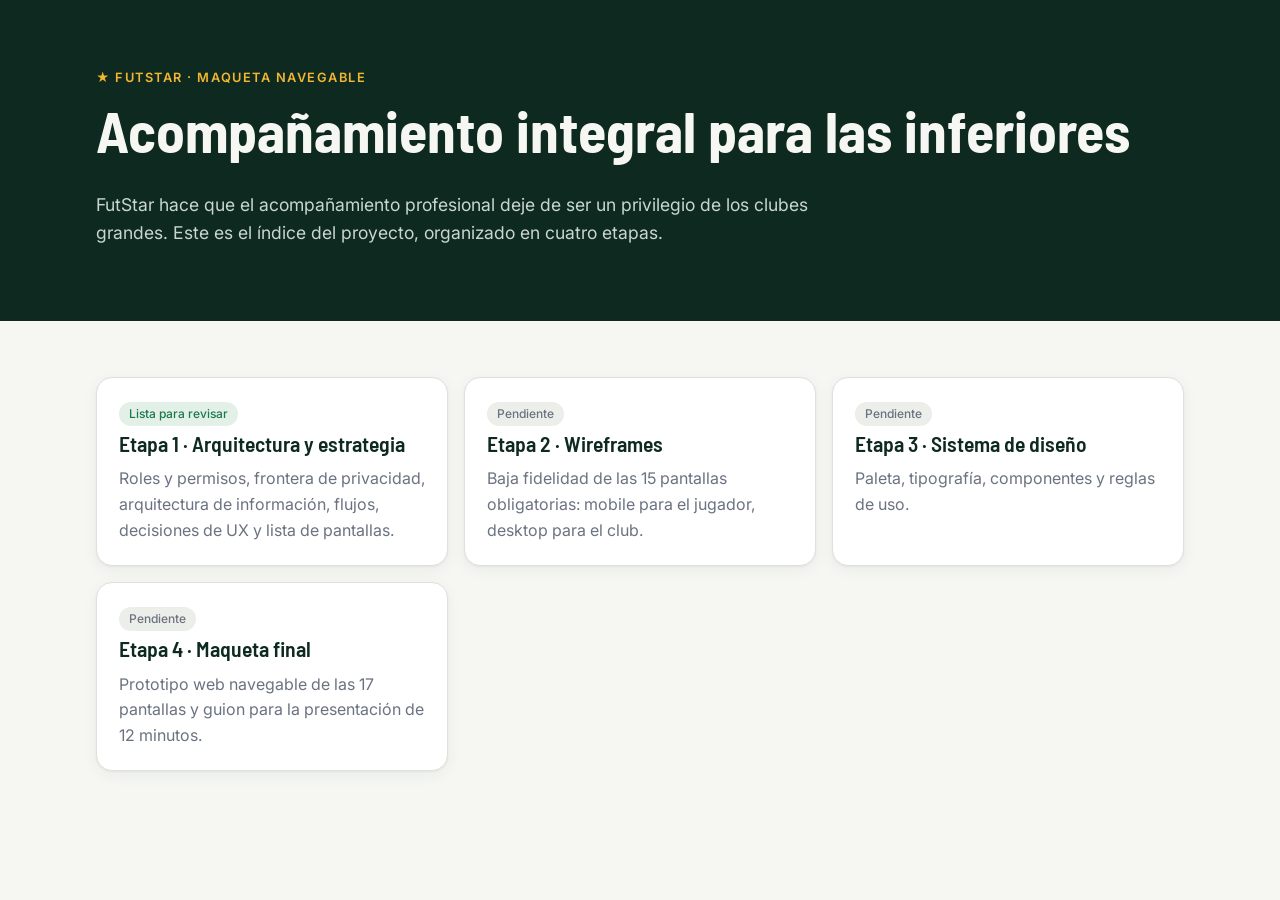
==== index.html @ 3367047e "Etapa 1: arquitectura y estrategia de la maqueta Roles y permisos, frontera de privacidad, arquitect" ====
<!doctype html>
<html lang="es-AR">
<head>
<meta charset="utf-8">
<meta name="viewport" content="width=device-width, initial-scale=1">
<title>FutStar · Proyecto</title>
<meta name="description" content="FutStar — maqueta navegable: índice de etapas del proyecto.">
<link rel="preconnect" href="https://fonts.googleapis.com">
<link rel="preconnect" href="https://fonts.gstatic.com" crossorigin>
<link href="https://fonts.googleapis.com/css2?family=Barlow+Semi+Condensed:wght@600;700&family=Inter:wght@400;500;600&display=swap" rel="stylesheet">
<link rel="stylesheet" href="docs/docs.css">
</head>
<body>
<section class="hero">
  <div class="wrap">
    <span class="eyebrow">★ FutStar · Maqueta navegable</span>
    <h1>Acompañamiento integral para las inferiores</h1>
    <p>FutStar hace que el acompañamiento profesional deje de ser un privilegio de los clubes grandes. Este es el índice del proyecto, organizado en cuatro etapas.</p>
  </div>
</section>
<section>
  <div class="wrap">
    <div class="grid g2">
      <a class="card" href="docs/etapa-1-arquitectura.html" style="text-decoration:none;color:inherit">
        <span class="tag">Lista para revisar</span>
        <h3>Etapa 1 · Arquitectura y estrategia</h3>
        <p class="muted" style="margin:0">Roles y permisos, frontera de privacidad, arquitectura de información, flujos, decisiones de UX y lista de pantallas.</p>
      </a>
      <div class="card">
        <span class="tag gris">Pendiente</span>
        <h3>Etapa 2 · Wireframes</h3>
        <p class="muted" style="margin:0">Baja fidelidad de las 15 pantallas obligatorias: mobile para el jugador, desktop para el club.</p>
      </div>
      <div class="card">
        <span class="tag gris">Pendiente</span>
        <h3>Etapa 3 · Sistema de diseño</h3>
        <p class="muted" style="margin:0">Paleta, tipografía, componentes y reglas de uso.</p>
      </div>
      <div class="card">
        <span class="tag gris">Pendiente</span>
        <h3>Etapa 4 · Maqueta final</h3>
        <p class="muted" style="margin:0">Prototipo web navegable de las 17 pantallas y guion para la presentación de 12 minutos.</p>
      </div>
    </div>
  </div>
</section>
</body>
</html>
---- docs/docs.css ----
/* FutStar — estilos de los documentos de proceso (etapas 1 a 3) */
:root {
  --verde: #1B7A4A;
  --verde-claro: #E3F0E8;
  --noche: #0E2A20;
  --dorado: #F2B630;
  --dorado-claro: #FDF3D9;
  --hueso: #F6F7F2;
  --gris: #6B7280;
  --linea: #DDE2DA;
  --blanco: #FFFFFF;
  --ayuda: #C2410C;
  --ayuda-claro: #FDEBDD;
  --radio: 16px;
  --sombra: 0 1px 2px rgba(14, 42, 32, .06), 0 4px 16px rgba(14, 42, 32, .05);
}

* { box-sizing: border-box; }
html { scroll-behavior: smooth; }
body {
  margin: 0;
  background: var(--hueso);
  color: var(--noche);
  font: 400 16px/1.6 "Inter", system-ui, sans-serif;
}
h1, h2, h3, h4 {
  font-family: "Barlow Semi Condensed", "Inter", sans-serif;
  font-weight: 700;
  line-height: 1.1;
  margin: 0 0 .5em;
}
h1 { font-size: clamp(2.2rem, 6vw, 3.6rem); }
h2 { font-size: clamp(1.7rem, 4vw, 2.4rem); }
h3 { font-size: 1.35rem; font-weight: 600; }
h4 { font-size: 1.1rem; font-weight: 600; }
p { margin: 0 0 1em; }
a { color: var(--verde); }
small, .muted { color: var(--gris); }

/* Encabezado */
.top {
  position: sticky; top: 0; z-index: 10;
  background: rgba(246, 247, 242, .92);
  backdrop-filter: blur(8px);
  border-bottom: 1px solid var(--linea);
}
.top .wrap { display: flex; align-items: center; gap: 24px; padding-top: 12px; padding-bottom: 12px; }
.logo {
  font-family: "Barlow Semi Condensed", sans-serif; font-weight: 700; font-size: 1.4rem;
  color: var(--noche); text-decoration: none; display: flex; align-items: center; gap: 8px;
}
.logo .star { color: var(--dorado); }
.top nav { display: flex; gap: 18px; overflow-x: auto; font-size: .9rem; margin-left: auto; }
.top nav a { color: var(--gris); text-decoration: none; white-space: nowrap; }
.top nav a:hover { color: var(--verde); }

.wrap { max-width: 1120px; margin: 0 auto; padding-left: 16px; padding-right: 16px; }
section { padding: 56px 0; border-bottom: 1px solid var(--linea); }
section:last-of-type { border-bottom: 0; }

/* Portada */
.hero { background: var(--noche); color: var(--hueso); padding: 72px 0 56px; border: 0; }
.hero .eyebrow { color: var(--dorado); }
.hero p { color: #C9D6CF; max-width: 720px; font-size: 1.1rem; }
.eyebrow {
  font: 600 .8rem/1 "Inter", sans-serif; letter-spacing: .12em; text-transform: uppercase;
  color: var(--verde); margin-bottom: 14px; display: block;
}
.lead { font-size: 1.1rem; color: var(--gris); max-width: 760px; }

/* Grillas y tarjetas */
.grid { display: grid; gap: 16px; }
.g2 { grid-template-columns: repeat(auto-fit, minmax(300px, 1fr)); }
.g3 { grid-template-columns: repeat(auto-fit, minmax(260px, 1fr)); }
.g4 { grid-template-columns: repeat(auto-fit, minmax(220px, 1fr)); }
.card {
  background: var(--blanco); border: 1px solid var(--linea); border-radius: var(--radio);
  padding: 22px; box-shadow: var(--sombra);
}
.card h3 { margin-top: 0; }
.card ul { margin: 0; padding-left: 1.1em; }
.card li { margin-bottom: .3em; }
.card.dark { background: var(--noche); color: var(--hueso); border-color: var(--noche); }
.card.dark .muted { color: #A8BBB1; }

.tag {
  display: inline-block; font: 500 .75rem/1 "Inter", sans-serif; padding: 6px 10px;
  border-radius: 999px; background: var(--verde-claro); color: var(--verde); margin: 0 4px 6px 0;
}
.tag.oro { background: var(--dorado-claro); color: #8A6200; }
.tag.noche { background: var(--noche); color: var(--hueso); }
.tag.ayuda { background: var(--ayuda-claro); color: var(--ayuda); }
.tag.gris { background: #ECEEE9; color: var(--gris); }

.role-head { display: flex; align-items: center; gap: 12px; margin-bottom: 12px; }
.role-icon {
  width: 44px; height: 44px; border-radius: 12px; display: grid; place-items: center;
  background: var(--verde-claro); color: var(--verde); flex: none;
}
.role-icon svg { width: 24px; height: 24px; }
.role-head h3 { margin: 0; }
.role-head small { display: block; }
.can, .cant { font-size: .92rem; }
.can strong, .cant strong { display: block; font-size: .8rem; text-transform: uppercase; letter-spacing: .06em; margin: 12px 0 4px; }
.can strong { color: var(--verde); }
.cant strong { color: var(--gris); }

/* Tablas */
.table-scroll { overflow-x: auto; border: 1px solid var(--linea); border-radius: var(--radio); background: var(--blanco); }
table { border-collapse: collapse; width: 100%; font-size: .92rem; min-width: 640px; }
th, td { padding: 12px 14px; text-align: left; border-bottom: 1px solid var(--linea); vertical-align: top; }
th { font-weight: 600; background: #FAFBF8; font-size: .8rem; text-transform: uppercase; letter-spacing: .05em; color: var(--gris); }
tr:last-child td { border-bottom: 0; }
td.c { text-align: center; }
.si { color: var(--verde); font-weight: 600; }
.no { color: #B6BCB4; }
.ro { color: #8A6200; font-weight: 500; }

/* Frontera de privacidad */
.privacy { display: grid; grid-template-columns: 1fr auto 1fr auto 1fr; gap: 12px; align-items: stretch; }
.privacy .zone { border-radius: var(--radio); padding: 20px; }
.privacy .zone h4 { margin-bottom: 8px; }
.privacy .zone ul { margin: 0; padding-left: 1.1em; font-size: .92rem; }
.z-jugador { background: var(--verde-claro); }
.z-futstar { background: var(--noche); color: var(--hueso); }
.z-club { background: var(--blanco); border: 1px dashed var(--gris); }
.privacy .arrow {
  display: grid; place-items: center; text-align: center; font-size: .75rem; color: var(--gris);
  max-width: 120px;
}
.privacy .arrow span { display: block; font-size: 1.6rem; color: var(--verde); line-height: 1; }
.privacy .arrow.filter span { color: var(--dorado); }
@media (max-width: 860px) {
  .privacy { grid-template-columns: 1fr; }
  .privacy .arrow { max-width: none; }
  .privacy .arrow span { transform: rotate(90deg); }
}

/* Árbol de arquitectura */
.tree { list-style: none; margin: 0; padding: 0; font-size: .93rem; }
.tree ul { list-style: none; margin: 4px 0 4px 10px; padding-left: 14px; border-left: 2px solid var(--linea); }
.tree li { margin: 4px 0; }
.tree .n { font-weight: 600; }
.tree .num {
  display: inline-grid; place-items: center; min-width: 22px; height: 22px; padding: 0 5px; border-radius: 6px;
  background: var(--noche); color: var(--hueso); font: 600 .72rem/1 "Inter", sans-serif; margin-right: 6px;
}
.tree .num.opt { background: var(--dorado); color: var(--noche); }

/* Flujos */
.flow { margin-bottom: 28px; }
.flow h4 { margin-bottom: 4px; }
.flow p { color: var(--gris); font-size: .93rem; margin-bottom: 12px; }
.steps { display: flex; flex-wrap: wrap; align-items: center; gap: 8px; }
.step {
  background: var(--blanco); border: 1px solid var(--linea); border-radius: 12px;
  padding: 10px 14px; font-size: .9rem; box-shadow: var(--sombra);
}
.step b { display: block; font-size: .72rem; color: var(--gris); font-weight: 500; text-transform: uppercase; letter-spacing: .05em; }
.step.key { border-color: var(--verde); }
.step.help { border-color: var(--ayuda); background: var(--ayuda-claro); }
.step.priv { border-color: var(--dorado); background: var(--dorado-claro); }
.steps .to { color: var(--gris); }
.branch { margin: 10px 0 0 18px; padding-left: 14px; border-left: 2px dashed var(--linea); }

/* Decisiones */
.decision { display: grid; grid-template-columns: 200px 1fr; gap: 20px; padding: 22px 0; border-top: 1px solid var(--linea); }
.decision:first-of-type { border-top: 0; }
.decision .dato {
  font-family: "Barlow Semi Condensed", sans-serif; font-weight: 700; font-size: 2.6rem; color: var(--verde); line-height: 1;
}
.decision .dato small { display: block; font: 400 .85rem/1.4 "Inter", sans-serif; color: var(--gris); margin-top: 6px; }
.decision h4 { margin-bottom: 6px; }
.decision ul { margin: 0; padding-left: 1.1em; }
@media (max-width: 700px) { .decision { grid-template-columns: 1fr; gap: 8px; } }

/* Fichas de pantalla */
.screen { background: var(--blanco); border: 1px solid var(--linea); border-radius: var(--radio); padding: 22px; box-shadow: var(--sombra); }
.screen header { display: flex; gap: 12px; align-items: baseline; margin-bottom: 10px; }
.screen .id { font: 700 1.6rem/1 "Barlow Semi Condensed", sans-serif; color: var(--verde); }
.screen .id.opt { color: #B88500; }
.screen h3 { margin: 0; }
.screen .platform { font-size: .8rem; color: var(--gris); }
.screen dl { margin: 0; font-size: .92rem; }
.screen dt { font-weight: 600; font-size: .75rem; text-transform: uppercase; letter-spacing: .06em; color: var(--gris); margin-top: 12px; }
.screen dd { margin: 4px 0 0; }
.screen .tags { margin-top: 14px; }

.note {
  border-left: 4px solid var(--dorado); background: var(--dorado-claro); padding: 14px 18px;
  border-radius: 0 12px 12px 0; font-size: .95rem; margin: 20px 0;
}
.note.verde { border-color: var(--verde); background: var(--verde-claro); }

.legend { display: flex; flex-wrap: wrap; gap: 6px; margin: 12px 0 24px; }

footer.doc { padding: 40px 0; color: var(--gris); font-size: .9rem; }
.next {
  display: inline-flex; align-items: center; gap: 8px; background: var(--dorado); color: var(--noche);
  padding: 12px 20px; border-radius: 999px; text-decoration: none; font-weight: 600;
}
.tag.borde { background: transparent; border: 1px solid var(--verde); color: var(--verde); padding: 5px 9px; }
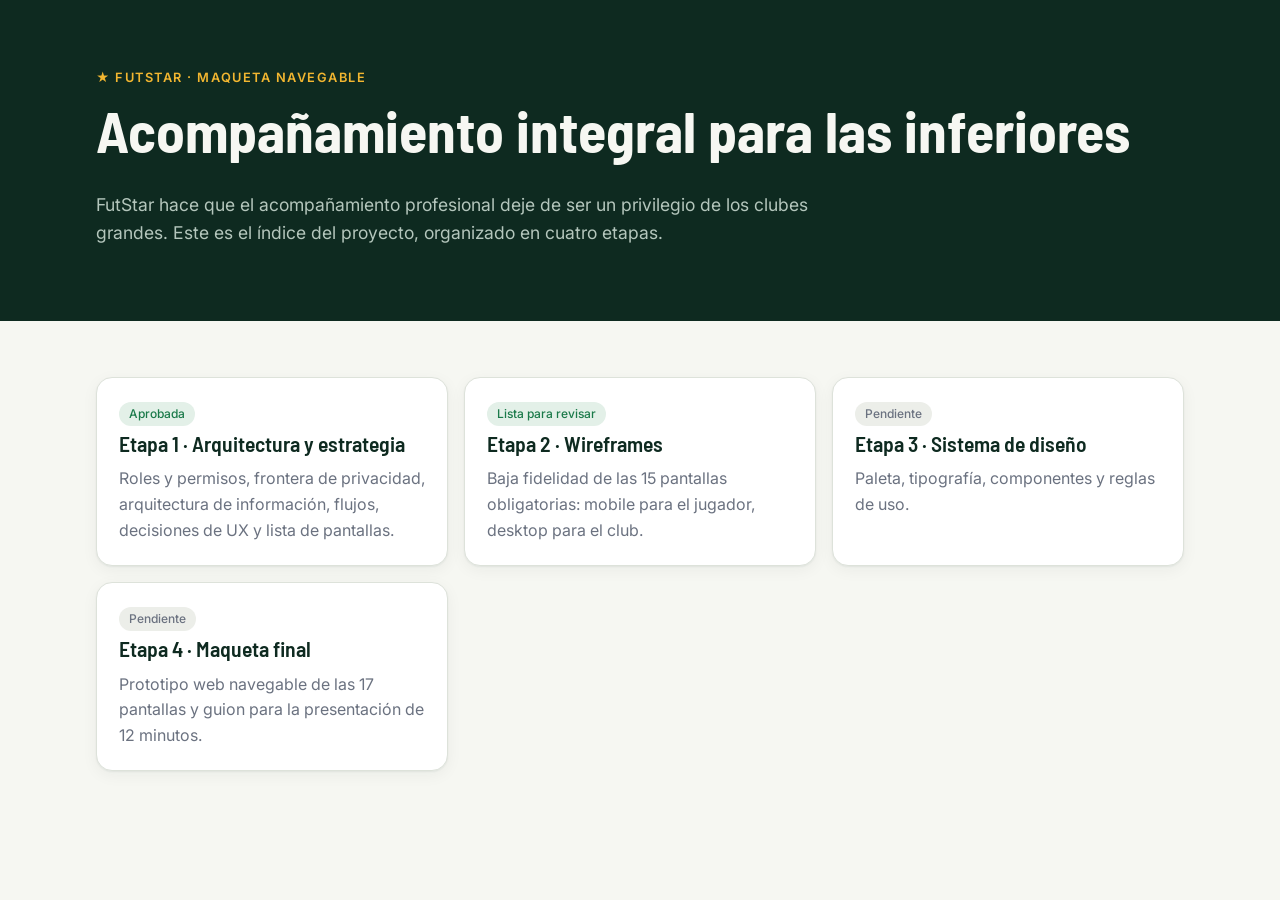
==== commit 3e608370: "Etapa 2: wireframes de las 15 pantallas obligatorias Celular para el recorrido del jugador (1 a 10) " ====
--- a/index.html
+++ b/index.html
@@ -22,15 +22,15 @@
   <div class="wrap">
     <div class="grid g2">
       <a class="card" href="docs/etapa-1-arquitectura.html" style="text-decoration:none;color:inherit">
-        <span class="tag">Lista para revisar</span>
+        <span class="tag">Aprobada</span>
         <h3>Etapa 1 · Arquitectura y estrategia</h3>
         <p class="muted" style="margin:0">Roles y permisos, frontera de privacidad, arquitectura de información, flujos, decisiones de UX y lista de pantallas.</p>
       </a>
-      <div class="card">
-        <span class="tag gris">Pendiente</span>
+      <a class="card" href="docs/etapa-2-wireframes.html" style="text-decoration:none;color:inherit">
+        <span class="tag">Lista para revisar</span>
         <h3>Etapa 2 · Wireframes</h3>
         <p class="muted" style="margin:0">Baja fidelidad de las 15 pantallas obligatorias: mobile para el jugador, desktop para el club.</p>
-      </div>
+      </a>
       <div class="card">
         <span class="tag gris">Pendiente</span>
         <h3>Etapa 3 · Sistema de diseño</h3>
--- a/docs/docs.css
+++ b/docs/docs.css
@@ -13,6 +13,34 @@
   --ayuda-claro: #FDEBDD;
   --radio: 16px;
   --sombra: 0 1px 2px rgba(14, 42, 32, .06), 0 4px 16px rgba(14, 42, 32, .05);
+  /* superficies oscuras fijas (hero, tarjeta FutStar) y textos derivados */
+  --ink: #0E2A20;
+  --ink-text: #F6F7F2;
+  --ink-muted: #B4C6BC;
+  --on-gold: #0E2A20;
+  --oro-texto: #8A6200;
+  --chip: #ECEEE9;
+  --th: #FAFBF8;
+  --apagado: #B6BCB4;
+  --top-bg: rgba(246, 247, 242, .92);
+}
+@media (prefers-color-scheme: dark) {
+  :root:not([data-theme="light"]) {
+    --verde: #4CC388; --verde-claro: #13301F; --noche: #E8EEE9; --dorado-claro: #3A2F12;
+    --hueso: #0B1A14; --gris: #9AA7A0; --linea: #24382F; --blanco: #11231B;
+    --ayuda: #FB8A54; --ayuda-claro: #3B1E12; --sombra: none;
+    --ink: #1F4D38; --ink-muted: #A9C2B5; --oro-texto: #F2C860; --chip: #1C2E26;
+    --th: #142820; --apagado: #4A5B53; --top-bg: rgba(11, 26, 20, .92);
+    color-scheme: dark;
+  }
+}
+:root[data-theme="dark"] {
+  --verde: #4CC388; --verde-claro: #13301F; --noche: #E8EEE9; --dorado-claro: #3A2F12;
+  --hueso: #0B1A14; --gris: #9AA7A0; --linea: #24382F; --blanco: #11231B;
+  --ayuda: #FB8A54; --ayuda-claro: #3B1E12; --sombra: none;
+  --ink: #1F4D38; --ink-muted: #A9C2B5; --oro-texto: #F2C860; --chip: #1C2E26;
+  --th: #142820; --apagado: #4A5B53; --top-bg: rgba(11, 26, 20, .92);
+  color-scheme: dark;
 }
 
 * { box-sizing: border-box; }
@@ -39,8 +67,8 @@
 
 /* Encabezado */
 .top {
-  position: sticky; top: 0; z-index: 10;
-  background: rgba(246, 247, 242, .92);
+  position: sticky; top: env(safe-area-inset-top, 0px); z-index: 10;
+  background: var(--top-bg);
   backdrop-filter: blur(8px);
   border-bottom: 1px solid var(--linea);
 }
@@ -59,9 +87,9 @@
 section:last-of-type { border-bottom: 0; }
 
 /* Portada */
-.hero { background: var(--noche); color: var(--hueso); padding: 72px 0 56px; border: 0; }
+.hero { background: var(--ink); color: var(--ink-text); padding: 72px 0 56px; border: 0; }
 .hero .eyebrow { color: var(--dorado); }
-.hero p { color: #C9D6CF; max-width: 720px; font-size: 1.1rem; }
+.hero p { color: var(--ink-muted); max-width: 720px; font-size: 1.1rem; }
 .eyebrow {
   font: 600 .8rem/1 "Inter", sans-serif; letter-spacing: .12em; text-transform: uppercase;
   color: var(--verde); margin-bottom: 14px; display: block;
@@ -80,17 +108,17 @@
 .card h3 { margin-top: 0; }
 .card ul { margin: 0; padding-left: 1.1em; }
 .card li { margin-bottom: .3em; }
-.card.dark { background: var(--noche); color: var(--hueso); border-color: var(--noche); }
-.card.dark .muted { color: #A8BBB1; }
+.card.dark { background: var(--ink); color: var(--ink-text); border-color: var(--ink); }
+.card.dark .muted { color: var(--ink-muted); }
 
 .tag {
   display: inline-block; font: 500 .75rem/1 "Inter", sans-serif; padding: 6px 10px;
   border-radius: 999px; background: var(--verde-claro); color: var(--verde); margin: 0 4px 6px 0;
 }
-.tag.oro { background: var(--dorado-claro); color: #8A6200; }
-.tag.noche { background: var(--noche); color: var(--hueso); }
+.tag.oro { background: var(--dorado-claro); color: var(--oro-texto); }
+.tag.noche { background: var(--ink); color: var(--ink-text); }
 .tag.ayuda { background: var(--ayuda-claro); color: var(--ayuda); }
-.tag.gris { background: #ECEEE9; color: var(--gris); }
+.tag.gris { background: var(--chip); color: var(--gris); }
 
 .role-head { display: flex; align-items: center; gap: 12px; margin-bottom: 12px; }
 .role-icon {
@@ -109,12 +137,12 @@
 .table-scroll { overflow-x: auto; border: 1px solid var(--linea); border-radius: var(--radio); background: var(--blanco); }
 table { border-collapse: collapse; width: 100%; font-size: .92rem; min-width: 640px; }
 th, td { padding: 12px 14px; text-align: left; border-bottom: 1px solid var(--linea); vertical-align: top; }
-th { font-weight: 600; background: #FAFBF8; font-size: .8rem; text-transform: uppercase; letter-spacing: .05em; color: var(--gris); }
+th { font-weight: 600; background: var(--th); font-size: .8rem; text-transform: uppercase; letter-spacing: .05em; color: var(--gris); }
 tr:last-child td { border-bottom: 0; }
 td.c { text-align: center; }
 .si { color: var(--verde); font-weight: 600; }
-.no { color: #B6BCB4; }
-.ro { color: #8A6200; font-weight: 500; }
+.no { color: var(--apagado); }
+.ro { color: var(--oro-texto); font-weight: 500; }
 
 /* Frontera de privacidad */
 .privacy { display: grid; grid-template-columns: 1fr auto 1fr auto 1fr; gap: 12px; align-items: stretch; }
@@ -122,7 +150,7 @@
 .privacy .zone h4 { margin-bottom: 8px; }
 .privacy .zone ul { margin: 0; padding-left: 1.1em; font-size: .92rem; }
 .z-jugador { background: var(--verde-claro); }
-.z-futstar { background: var(--noche); color: var(--hueso); }
+.z-futstar { background: var(--ink); color: var(--ink-text); }
 .z-club { background: var(--blanco); border: 1px dashed var(--gris); }
 .privacy .arrow {
   display: grid; place-items: center; text-align: center; font-size: .75rem; color: var(--gris);
@@ -143,9 +171,9 @@
 .tree .n { font-weight: 600; }
 .tree .num {
   display: inline-grid; place-items: center; min-width: 22px; height: 22px; padding: 0 5px; border-radius: 6px;
-  background: var(--noche); color: var(--hueso); font: 600 .72rem/1 "Inter", sans-serif; margin-right: 6px;
-}
-.tree .num.opt { background: var(--dorado); color: var(--noche); }
+  background: var(--ink); color: var(--ink-text); font: 600 .72rem/1 "Inter", sans-serif; margin-right: 6px;
+}
+.tree .num.opt { background: var(--dorado); color: var(--on-gold); }
 
 /* Flujos */
 .flow { margin-bottom: 28px; }
@@ -178,7 +206,7 @@
 .screen { background: var(--blanco); border: 1px solid var(--linea); border-radius: var(--radio); padding: 22px; box-shadow: var(--sombra); }
 .screen header { display: flex; gap: 12px; align-items: baseline; margin-bottom: 10px; }
 .screen .id { font: 700 1.6rem/1 "Barlow Semi Condensed", sans-serif; color: var(--verde); }
-.screen .id.opt { color: #B88500; }
+.screen .id.opt { color: var(--oro-texto); }
 .screen h3 { margin: 0; }
 .screen .platform { font-size: .8rem; color: var(--gris); }
 .screen dl { margin: 0; font-size: .92rem; }
@@ -196,7 +224,7 @@
 
 footer.doc { padding: 40px 0; color: var(--gris); font-size: .9rem; }
 .next {
-  display: inline-flex; align-items: center; gap: 8px; background: var(--dorado); color: var(--noche);
+  display: inline-flex; align-items: center; gap: 8px; background: var(--dorado); color: var(--on-gold);
   padding: 12px 20px; border-radius: 999px; text-decoration: none; font-weight: 600;
 }
 .tag.borde { background: transparent; border: 1px solid var(--verde); color: var(--verde); padding: 5px 9px; }
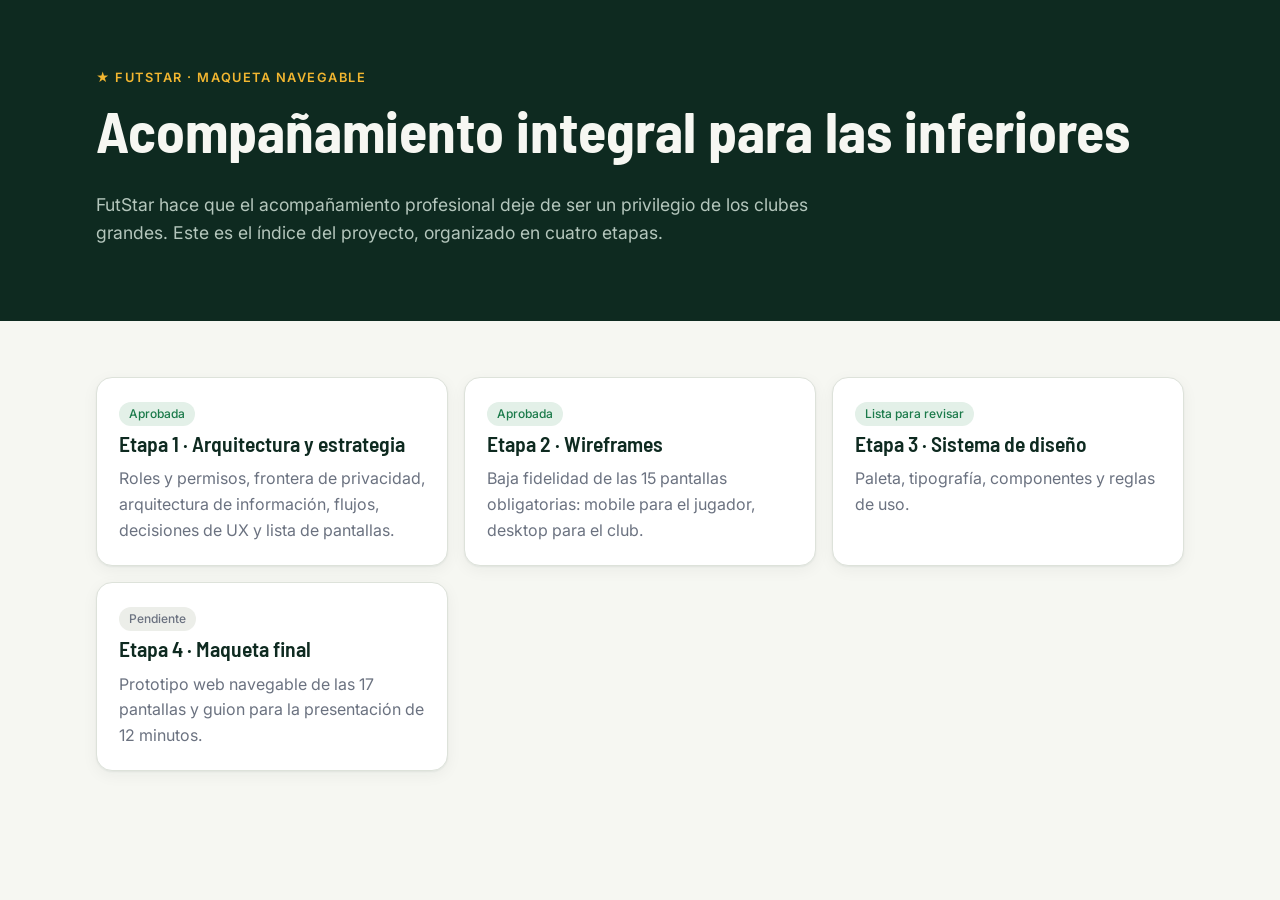
==== commit 5a2156ed: "Etapa 3: sistema de diseño Paleta con contrastes, escala tipográfica mobile y desktop, espaciado, bo" ====
--- a/index.html
+++ b/index.html
@@ -27,15 +27,15 @@
         <p class="muted" style="margin:0">Roles y permisos, frontera de privacidad, arquitectura de información, flujos, decisiones de UX y lista de pantallas.</p>
       </a>
       <a class="card" href="docs/etapa-2-wireframes.html" style="text-decoration:none;color:inherit">
-        <span class="tag">Lista para revisar</span>
+        <span class="tag">Aprobada</span>
         <h3>Etapa 2 · Wireframes</h3>
         <p class="muted" style="margin:0">Baja fidelidad de las 15 pantallas obligatorias: mobile para el jugador, desktop para el club.</p>
       </a>
-      <div class="card">
-        <span class="tag gris">Pendiente</span>
+      <a class="card" href="docs/etapa-3-sistema.html" style="text-decoration:none;color:inherit">
+        <span class="tag">Lista para revisar</span>
         <h3>Etapa 3 · Sistema de diseño</h3>
         <p class="muted" style="margin:0">Paleta, tipografía, componentes y reglas de uso.</p>
-      </div>
+      </a>
       <div class="card">
         <span class="tag gris">Pendiente</span>
         <h3>Etapa 4 · Maqueta final</h3>
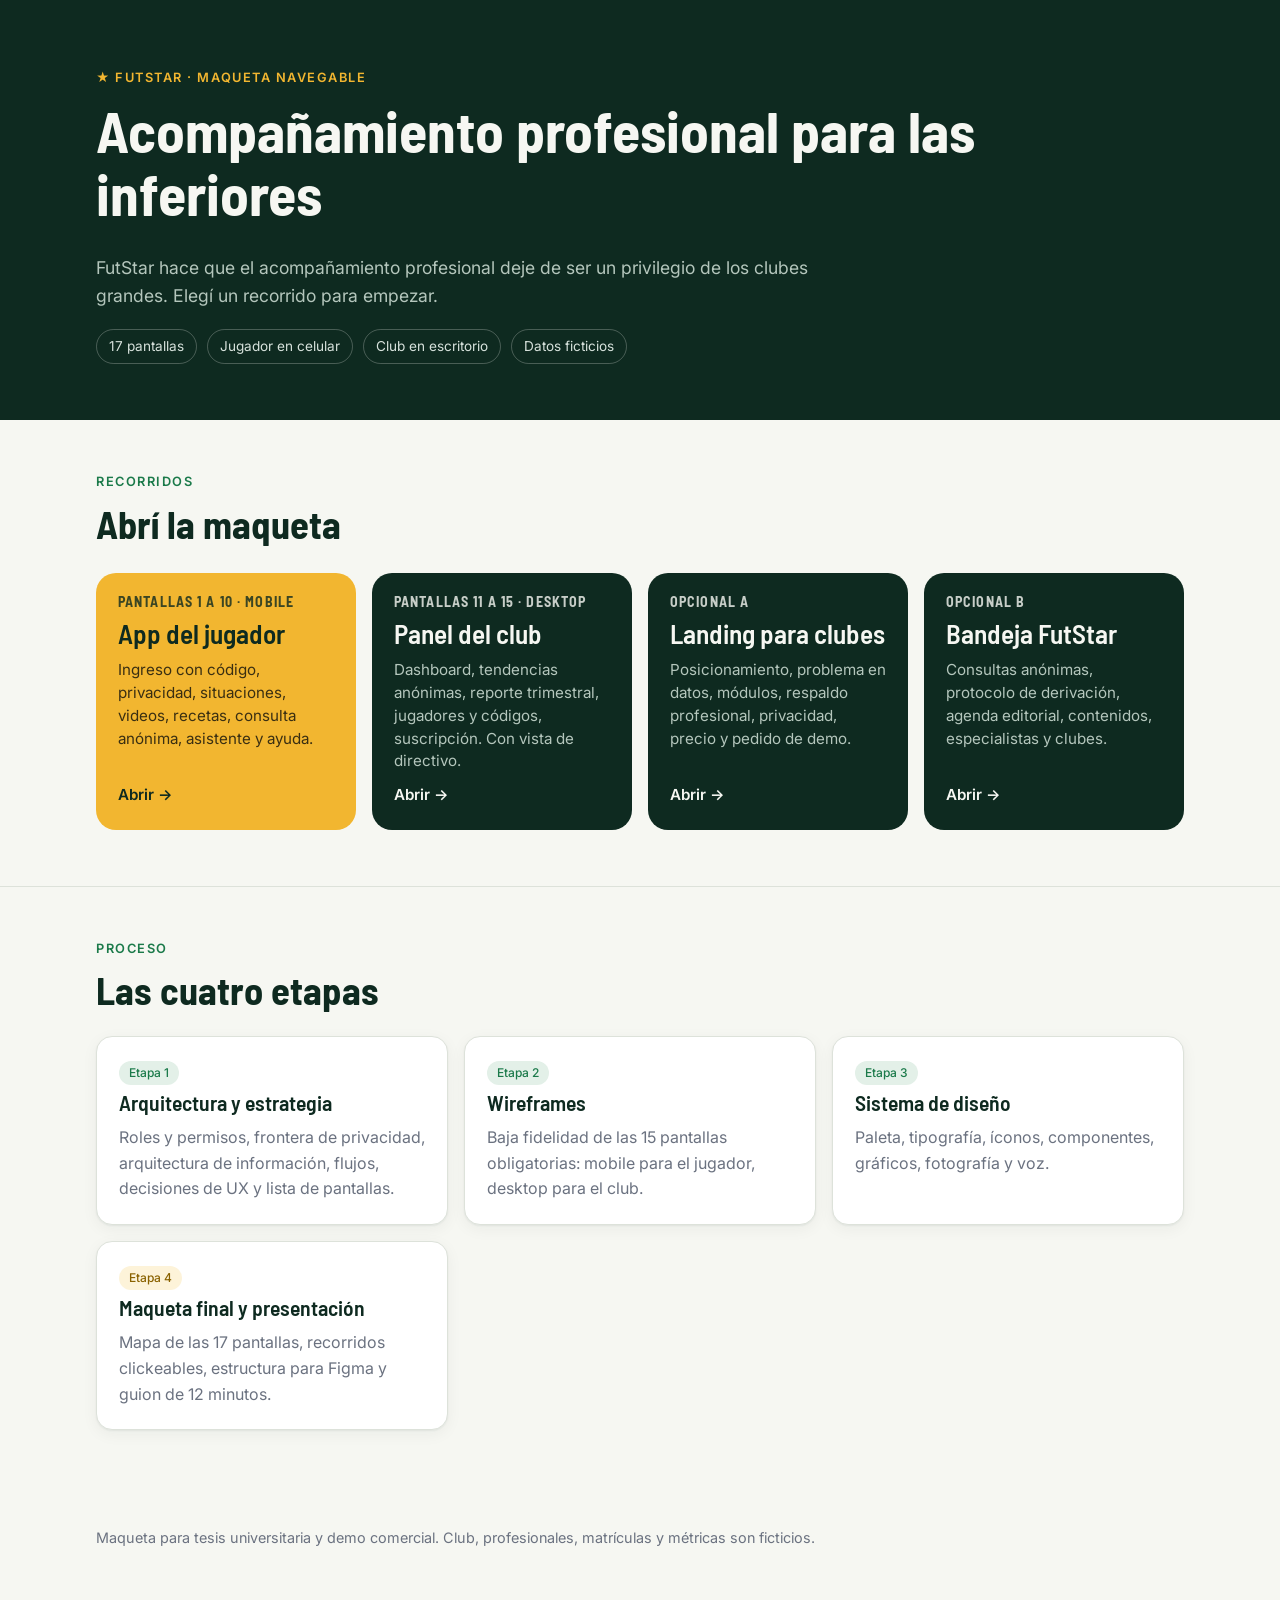
==== commit 3404f2d0: "Etapa 4: maqueta navegable de las 17 pantallas App del jugador (1 a 10), panel del club con vista de" ====
--- a/index.html
+++ b/index.html
@@ -3,46 +3,100 @@
 <head>
 <meta charset="utf-8">
 <meta name="viewport" content="width=device-width, initial-scale=1">
-<title>FutStar · Proyecto</title>
-<meta name="description" content="FutStar — maqueta navegable: índice de etapas del proyecto.">
+<title>FutStar · Maqueta navegable</title>
+<meta name="description" content="FutStar: maqueta navegable de la plataforma de acompañamiento integral para futbolistas de divisiones formativas.">
 <link rel="preconnect" href="https://fonts.googleapis.com">
 <link rel="preconnect" href="https://fonts.gstatic.com" crossorigin>
 <link href="https://fonts.googleapis.com/css2?family=Barlow+Semi+Condensed:wght@600;700&family=Inter:wght@400;500;600&display=swap" rel="stylesheet">
 <link rel="stylesheet" href="docs/docs.css">
+<style>
+  .launch { display: grid; grid-template-columns: repeat(auto-fit, minmax(min(100%, 250px), 1fr)); gap: 16px; margin-top: 28px; }
+  .launch a { display: flex; flex-direction: column; gap: 10px; padding: 22px; border-radius: 20px; text-decoration: none; color: var(--ink-text); background: var(--ink); min-height: 220px; transition: transform .15s ease; }
+  .launch a:hover { transform: translateY(-3px); }
+  .launch a.gold { background: #F2B630; color: #0E2A20; }
+  .launch a.gold .muted { color: #3A2F12; }
+  .launch a .n { font: 700 14px/1 "Barlow Semi Condensed", sans-serif; letter-spacing: .08em; text-transform: uppercase; opacity: .8; }
+  .launch a h3 { font-size: 1.7rem; margin: 0; }
+  .launch a .muted { color: var(--ink-muted); font-size: .95rem; line-height: 1.5; flex: 1; }
+  .launch a .go { font-weight: 600; font-size: .95rem; }
+  .hero .meta { display: flex; gap: 10px; flex-wrap: wrap; margin-top: 18px; }
+  .hero .meta span { border: 1px solid rgba(246,247,242,.25); border-radius: 999px; padding: 6px 12px; font-size: .85rem; color: #D7E2DC; }
+  @media (prefers-reduced-motion: reduce) { .launch a { transition: none; } }
+</style>
 </head>
 <body>
+
 <section class="hero">
   <div class="wrap">
     <span class="eyebrow">★ FutStar · Maqueta navegable</span>
-    <h1>Acompañamiento integral para las inferiores</h1>
-    <p>FutStar hace que el acompañamiento profesional deje de ser un privilegio de los clubes grandes. Este es el índice del proyecto, organizado en cuatro etapas.</p>
+    <h1>Acompañamiento profesional para las inferiores</h1>
+    <p>FutStar hace que el acompañamiento profesional deje de ser un privilegio de los clubes grandes. Elegí un recorrido para empezar.</p>
+    <div class="meta"><span>17 pantallas</span><span>Jugador en celular</span><span>Club en escritorio</span><span>Datos ficticios</span></div>
   </div>
 </section>
+
 <section>
   <div class="wrap">
-    <div class="grid g2">
+    <span class="eyebrow">Recorridos</span>
+    <h2>Abrí la maqueta</h2>
+    <div class="launch">
+      <a href="maqueta/jugador.html#bienvenida" class="gold">
+        <span class="n">Pantallas 1 a 10 · mobile</span>
+        <h3>App del jugador</h3>
+        <span class="muted">Ingreso con código, privacidad, situaciones, videos, recetas, consulta anónima, asistente y ayuda.</span>
+        <span class="go">Abrir →</span>
+      </a>
+      <a href="maqueta/club.html#inicio">
+        <span class="n">Pantallas 11 a 15 · desktop</span>
+        <h3>Panel del club</h3>
+        <span class="muted">Dashboard, tendencias anónimas, reporte trimestral, jugadores y códigos, suscripción. Con vista de directivo.</span>
+        <span class="go">Abrir →</span>
+      </a>
+      <a href="maqueta/landing.html">
+        <span class="n">Opcional A</span>
+        <h3>Landing para clubes</h3>
+        <span class="muted">Posicionamiento, problema en datos, módulos, respaldo profesional, privacidad, precio y pedido de demo.</span>
+        <span class="go">Abrir →</span>
+      </a>
+      <a href="maqueta/admin.html#consultas">
+        <span class="n">Opcional B</span>
+        <h3>Bandeja FutStar</h3>
+        <span class="muted">Consultas anónimas, protocolo de derivación, agenda editorial, contenidos, especialistas y clubes.</span>
+        <span class="go">Abrir →</span>
+      </a>
+    </div>
+  </div>
+</section>
+
+<section>
+  <div class="wrap">
+    <span class="eyebrow">Proceso</span>
+    <h2>Las cuatro etapas</h2>
+    <div class="grid g2" style="margin-top:24px">
       <a class="card" href="docs/etapa-1-arquitectura.html" style="text-decoration:none;color:inherit">
-        <span class="tag">Aprobada</span>
-        <h3>Etapa 1 · Arquitectura y estrategia</h3>
+        <span class="tag">Etapa 1</span>
+        <h3>Arquitectura y estrategia</h3>
         <p class="muted" style="margin:0">Roles y permisos, frontera de privacidad, arquitectura de información, flujos, decisiones de UX y lista de pantallas.</p>
       </a>
       <a class="card" href="docs/etapa-2-wireframes.html" style="text-decoration:none;color:inherit">
-        <span class="tag">Aprobada</span>
-        <h3>Etapa 2 · Wireframes</h3>
+        <span class="tag">Etapa 2</span>
+        <h3>Wireframes</h3>
         <p class="muted" style="margin:0">Baja fidelidad de las 15 pantallas obligatorias: mobile para el jugador, desktop para el club.</p>
       </a>
       <a class="card" href="docs/etapa-3-sistema.html" style="text-decoration:none;color:inherit">
-        <span class="tag">Lista para revisar</span>
-        <h3>Etapa 3 · Sistema de diseño</h3>
-        <p class="muted" style="margin:0">Paleta, tipografía, componentes y reglas de uso.</p>
+        <span class="tag">Etapa 3</span>
+        <h3>Sistema de diseño</h3>
+        <p class="muted" style="margin:0">Paleta, tipografía, íconos, componentes, gráficos, fotografía y voz.</p>
       </a>
-      <div class="card">
-        <span class="tag gris">Pendiente</span>
-        <h3>Etapa 4 · Maqueta final</h3>
-        <p class="muted" style="margin:0">Prototipo web navegable de las 17 pantallas y guion para la presentación de 12 minutos.</p>
-      </div>
+      <a class="card" href="docs/etapa-4-presentacion.html" style="text-decoration:none;color:inherit">
+        <span class="tag oro">Etapa 4</span>
+        <h3>Maqueta final y presentación</h3>
+        <p class="muted" style="margin:0">Mapa de las 17 pantallas, recorridos clickeables, estructura para Figma y guion de 12 minutos.</p>
+      </a>
     </div>
   </div>
 </section>
+
+<footer class="doc"><div class="wrap"><p>Maqueta para tesis universitaria y demo comercial. Club, profesionales, matrículas y métricas son ficticios.</p></div></footer>
 </body>
 </html>
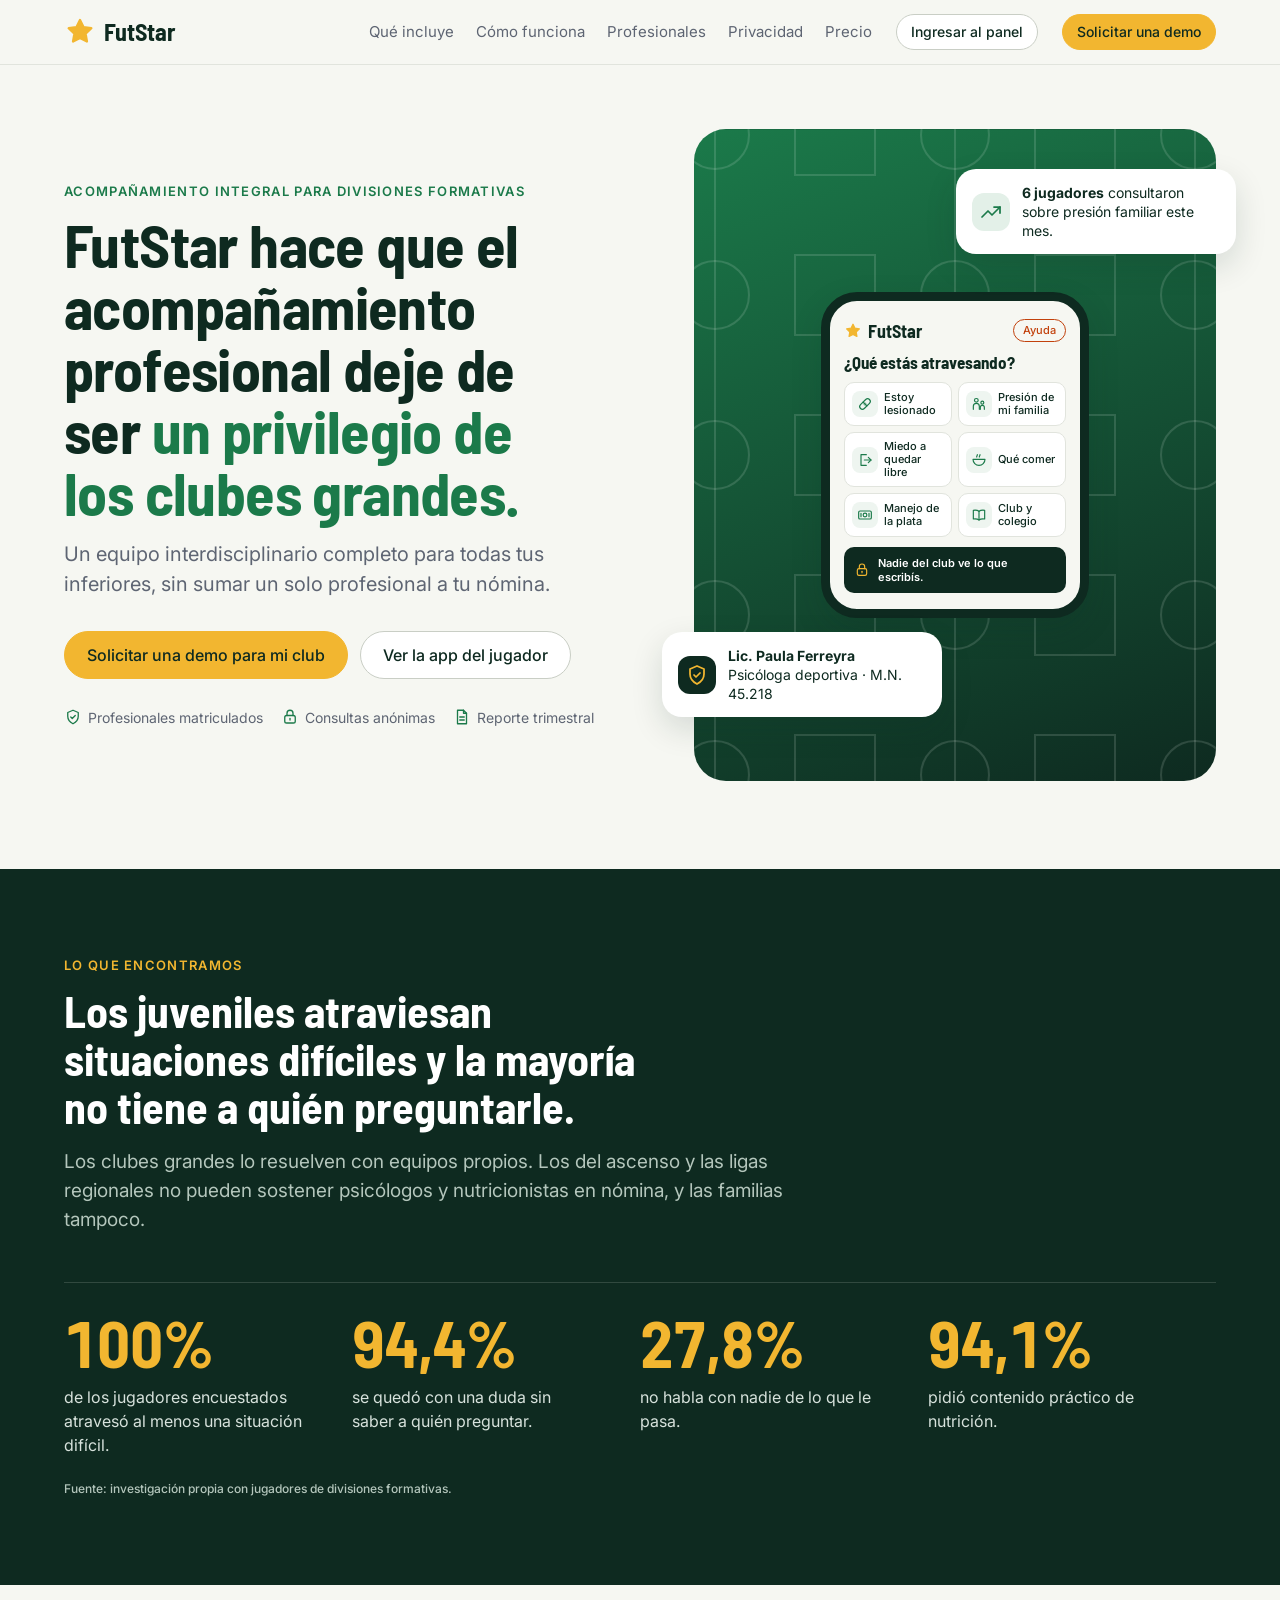
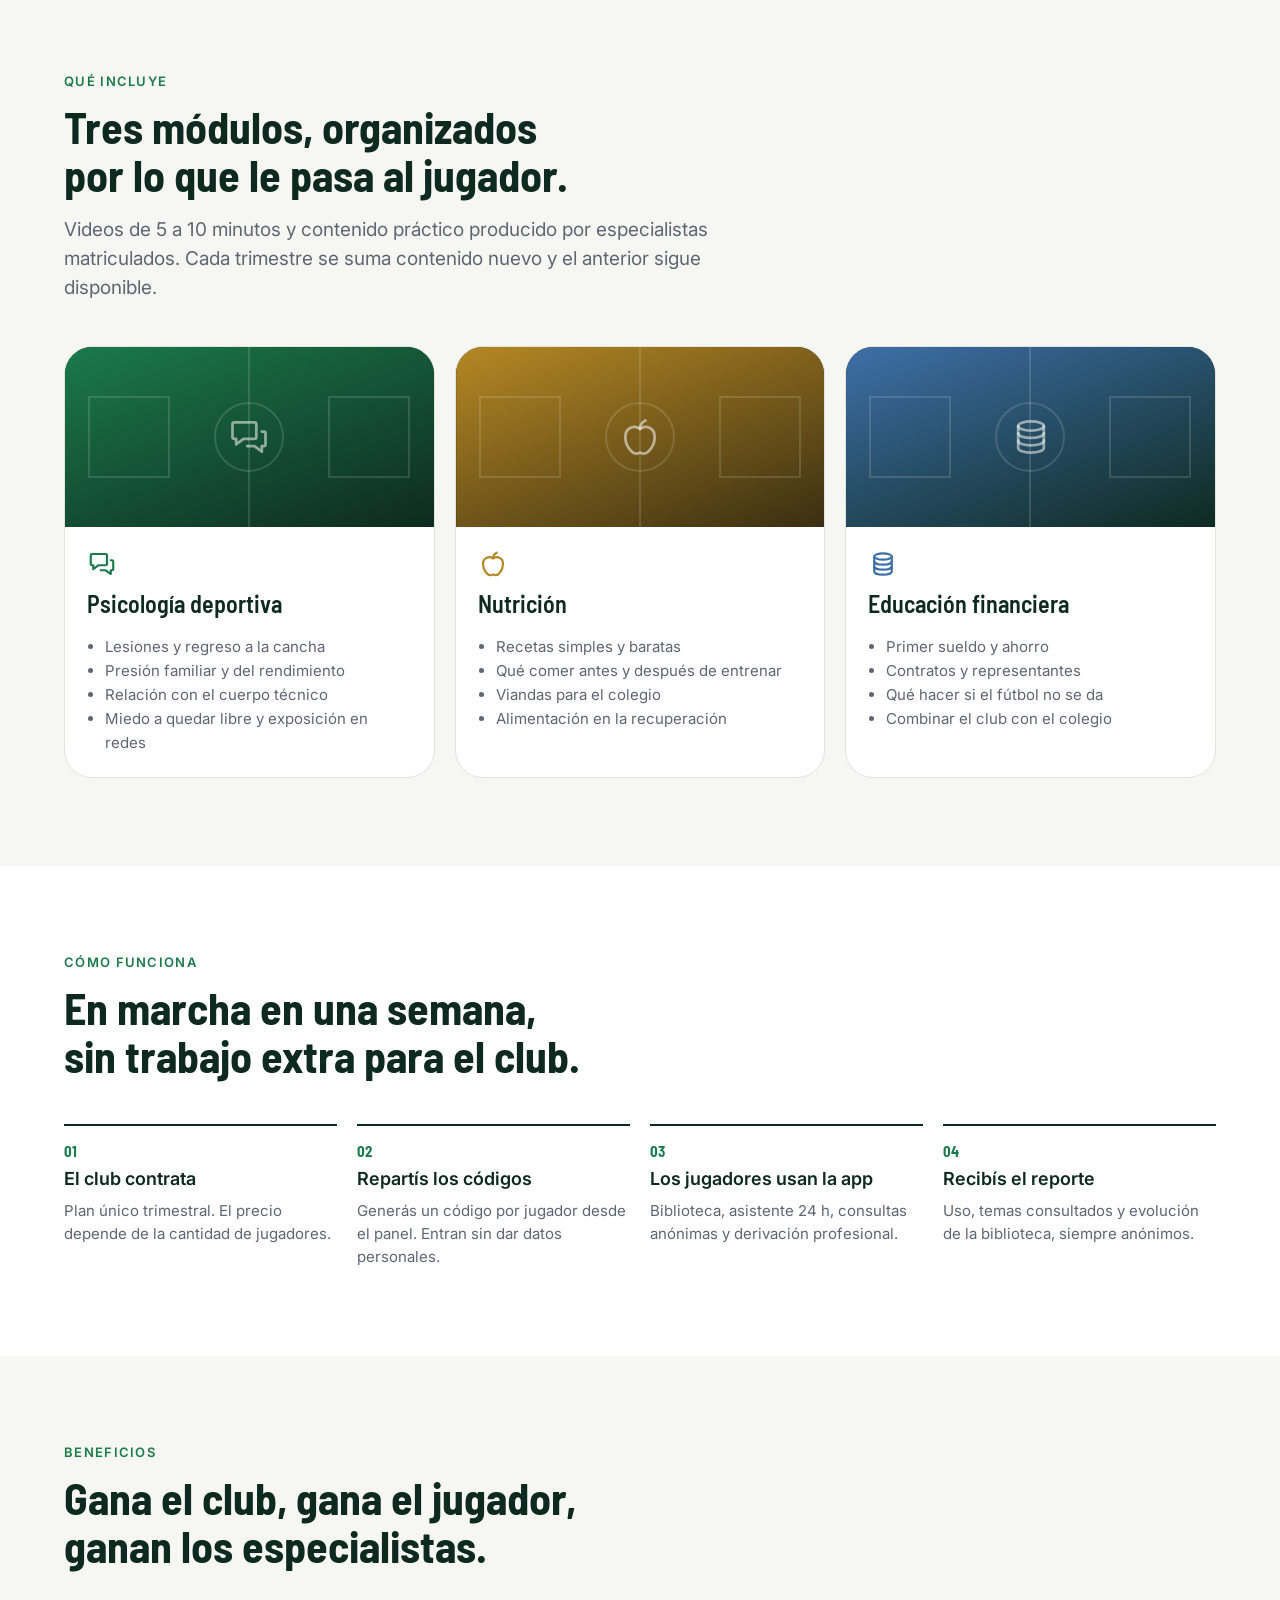
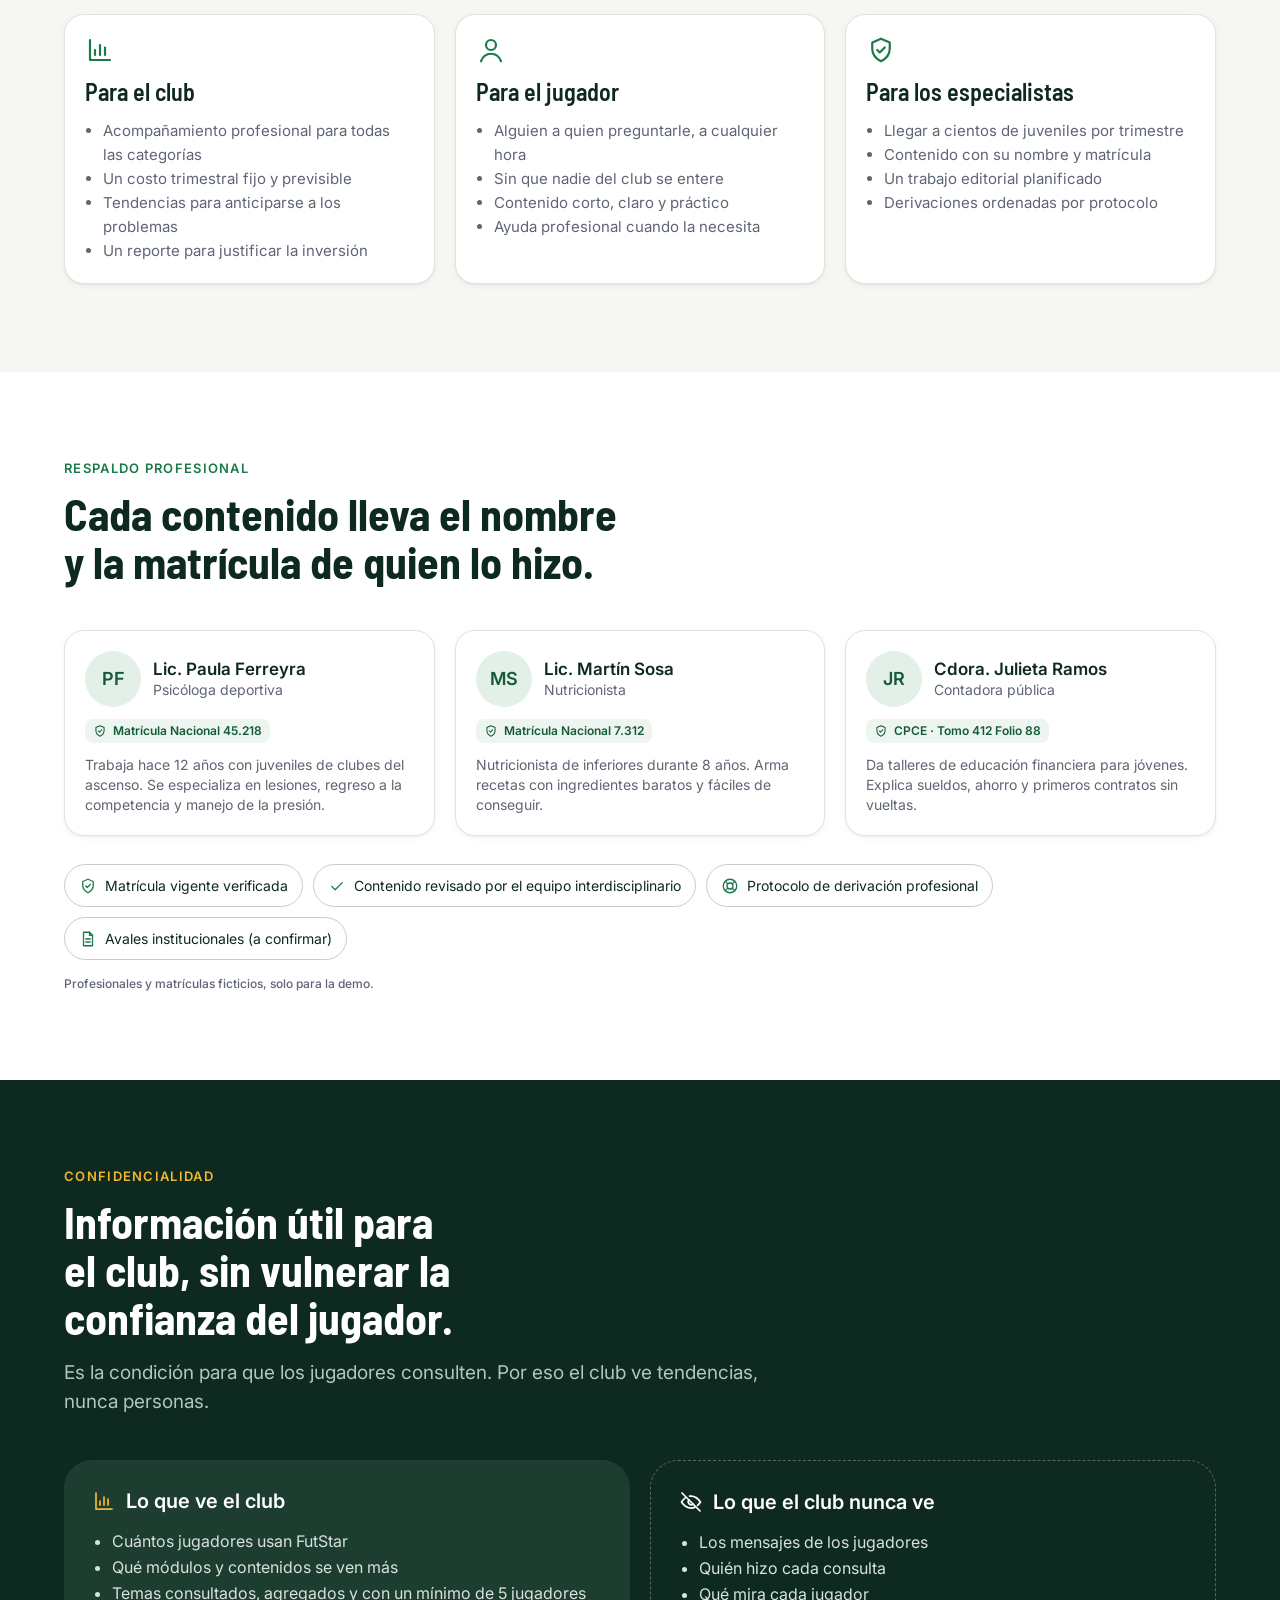
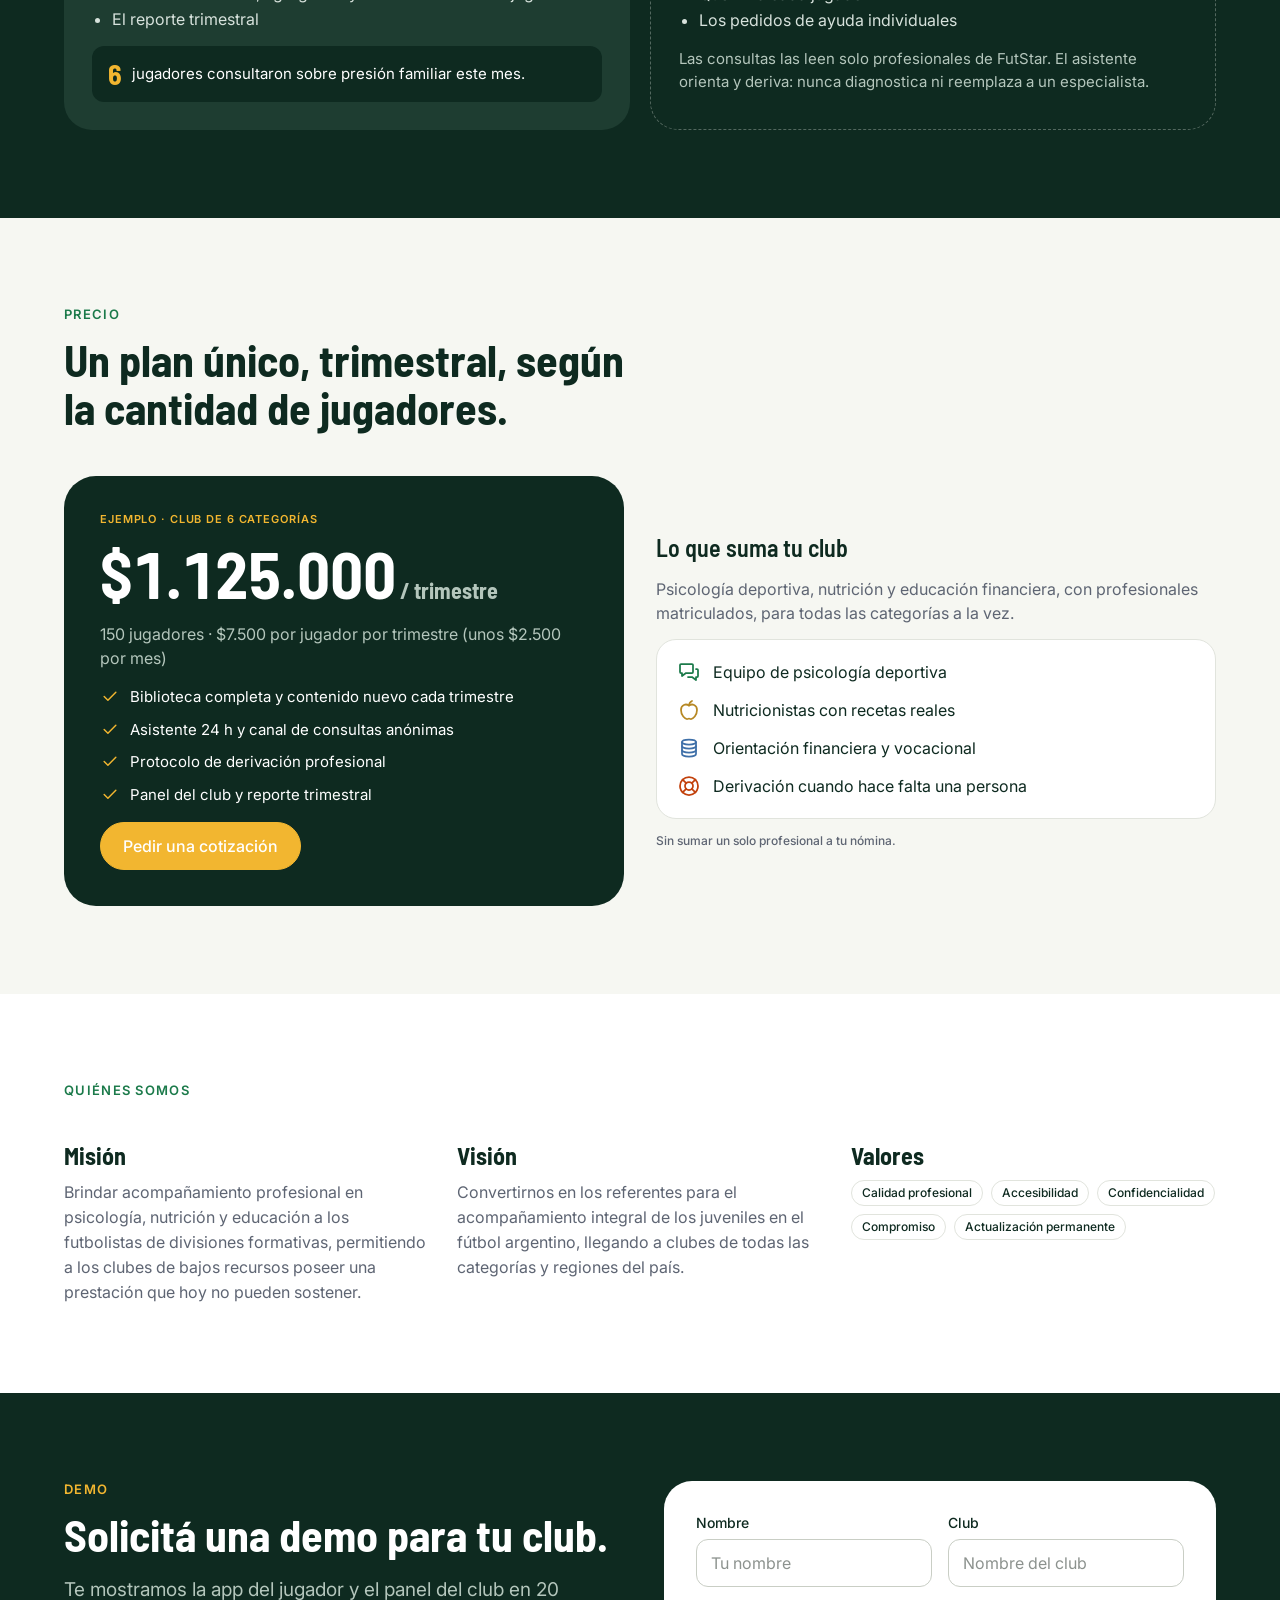
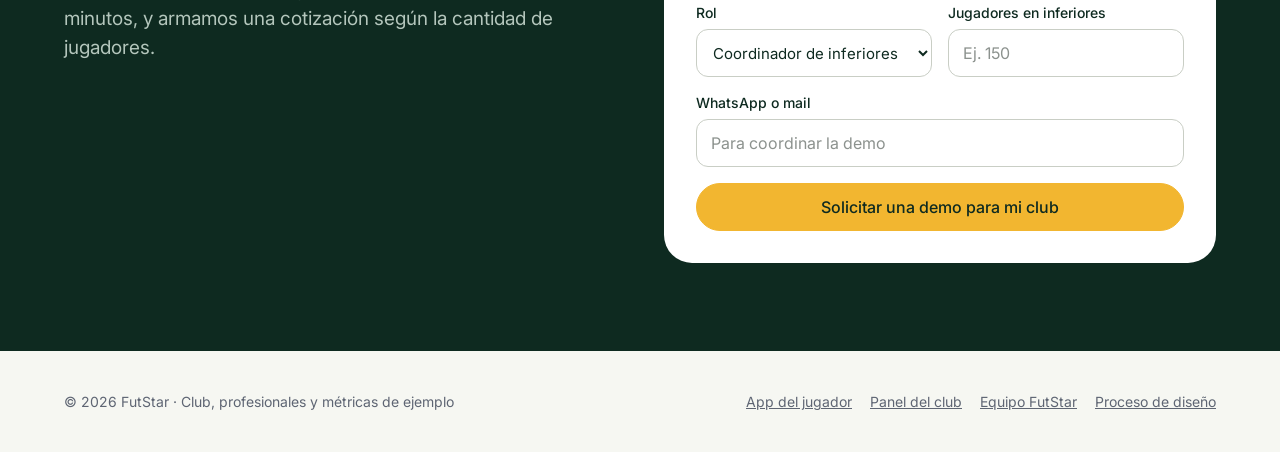
==== commit 2cea85a2: "Convertir la maqueta en el sitio web de FutStar La portada pasa a ser la página pública para clubes " ====
--- a/index.html
+++ b/index.html
@@ -3,100 +3,278 @@
 <head>
 <meta charset="utf-8">
 <meta name="viewport" content="width=device-width, initial-scale=1">
-<title>FutStar · Maqueta navegable</title>
-<meta name="description" content="FutStar: maqueta navegable de la plataforma de acompañamiento integral para futbolistas de divisiones formativas.">
+<title>FutStar · Acompañamiento para inferiores</title>
+<meta name="description" content="FutStar: acompañamiento profesional en psicología, nutrición y educación financiera para las inferiores de tu club.">
 <link rel="preconnect" href="https://fonts.googleapis.com">
 <link rel="preconnect" href="https://fonts.gstatic.com" crossorigin>
 <link href="https://fonts.googleapis.com/css2?family=Barlow+Semi+Condensed:wght@600;700&family=Inter:wght@400;500;600&display=swap" rel="stylesheet">
-<link rel="stylesheet" href="docs/docs.css">
-<style>
-  .launch { display: grid; grid-template-columns: repeat(auto-fit, minmax(min(100%, 250px), 1fr)); gap: 16px; margin-top: 28px; }
-  .launch a { display: flex; flex-direction: column; gap: 10px; padding: 22px; border-radius: 20px; text-decoration: none; color: var(--ink-text); background: var(--ink); min-height: 220px; transition: transform .15s ease; }
-  .launch a:hover { transform: translateY(-3px); }
-  .launch a.gold { background: #F2B630; color: #0E2A20; }
-  .launch a.gold .muted { color: #3A2F12; }
-  .launch a .n { font: 700 14px/1 "Barlow Semi Condensed", sans-serif; letter-spacing: .08em; text-transform: uppercase; opacity: .8; }
-  .launch a h3 { font-size: 1.7rem; margin: 0; }
-  .launch a .muted { color: var(--ink-muted); font-size: .95rem; line-height: 1.5; flex: 1; }
-  .launch a .go { font-weight: 600; font-size: .95rem; }
-  .hero .meta { display: flex; gap: 10px; flex-wrap: wrap; margin-top: 18px; }
-  .hero .meta span { border: 1px solid rgba(246,247,242,.25); border-radius: 999px; padding: 6px 12px; font-size: .85rem; color: #D7E2DC; }
-  @media (prefers-reduced-motion: reduce) { .launch a { transition: none; } }
-</style>
+<link rel="stylesheet" href="assets/css/futstar.css">
+<link rel="stylesheet" href="assets/css/maqueta.css">
 </head>
-<body>
-
-<section class="hero">
-  <div class="wrap">
-    <span class="eyebrow">★ FutStar · Maqueta navegable</span>
-    <h1>Acompañamiento profesional para las inferiores</h1>
-    <p>FutStar hace que el acompañamiento profesional deje de ser un privilegio de los clubes grandes. Elegí un recorrido para empezar.</p>
-    <div class="meta"><span>17 pantallas</span><span>Jugador en celular</span><span>Club en escritorio</span><span>Datos ficticios</span></div>
+<body class="fs fs--desk">
+
+<header class="lp-nav">
+  <div class="in">
+    <a class="lp-brand" href="#top"><svg class="fs-i lg"><use href="#i-star"/></svg>FutStar</a>
+    <nav aria-label="Secciones">
+      <a href="#modulos">Qué incluye</a>
+      <a href="#como">Cómo funciona</a>
+      <a href="#respaldo">Profesionales</a>
+      <a href="#privacidad">Privacidad</a>
+      <a href="#precio">Precio</a>
+    </nav>
+    <a class="fs-btn fs-btn--secondary fs-btn--sm" href="app/club.html">Ingresar al panel</a>
+    <a class="fs-btn fs-btn--accent fs-btn--sm" href="#demo">Solicitar una demo</a>
   </div>
-</section>
-
-<section>
-  <div class="wrap">
-    <span class="eyebrow">Recorridos</span>
-    <h2>Abrí la maqueta</h2>
-    <div class="launch">
-      <a href="maqueta/jugador.html#bienvenida" class="gold">
-        <span class="n">Pantallas 1 a 10 · mobile</span>
-        <h3>App del jugador</h3>
-        <span class="muted">Ingreso con código, privacidad, situaciones, videos, recetas, consulta anónima, asistente y ayuda.</span>
-        <span class="go">Abrir →</span>
-      </a>
-      <a href="maqueta/club.html#inicio">
-        <span class="n">Pantallas 11 a 15 · desktop</span>
-        <h3>Panel del club</h3>
-        <span class="muted">Dashboard, tendencias anónimas, reporte trimestral, jugadores y códigos, suscripción. Con vista de directivo.</span>
-        <span class="go">Abrir →</span>
-      </a>
-      <a href="maqueta/landing.html">
-        <span class="n">Opcional A</span>
-        <h3>Landing para clubes</h3>
-        <span class="muted">Posicionamiento, problema en datos, módulos, respaldo profesional, privacidad, precio y pedido de demo.</span>
-        <span class="go">Abrir →</span>
-      </a>
-      <a href="maqueta/admin.html#consultas">
-        <span class="n">Opcional B</span>
-        <h3>Bandeja FutStar</h3>
-        <span class="muted">Consultas anónimas, protocolo de derivación, agenda editorial, contenidos, especialistas y clubes.</span>
-        <span class="go">Abrir →</span>
-      </a>
-    </div>
+</header>
+
+<main id="top">
+  <!-- HERO -->
+  <section class="lp-wrap">
+    <div class="lp-hero">
+      <div>
+        <span class="lp-eyebrow">Acompañamiento integral para divisiones formativas</span>
+        <h1>FutStar hace que el acompañamiento profesional deje de ser <em>un privilegio de los clubes grandes.</em></h1>
+        <p class="lp-lead">Un equipo interdisciplinario completo para todas tus inferiores, sin sumar un solo profesional a tu nómina.</p>
+        <div class="cta">
+          <a class="fs-btn fs-btn--accent" href="#demo">Solicitar una demo para mi club</a>
+          <a class="fs-btn fs-btn--secondary" href="app/jugador.html">Ver la app del jugador</a>
+        </div>
+        <div class="proof">
+          <span><svg class="fs-i"><use href="#i-shield"/></svg>Profesionales matriculados</span>
+          <span><svg class="fs-i"><use href="#i-lock"/></svg>Consultas anónimas</span>
+          <span><svg class="fs-i"><use href="#i-file"/></svg>Reporte trimestral</span>
+        </div>
+      </div>
+      <div class="lp-visual">
+        <div class="ph" data-img="hero-landing"><svg class="ph-ico"><use href="#i-users"/></svg></div>
+        <a class="lp-phone" href="app/jugador.html#inicio" aria-label="Abrir la app del jugador" style="text-decoration:none;color:inherit">
+          <span class="top"><b><svg class="fs-i"><use href="#i-star"/></svg>FutStar</b><span class="help">Ayuda</span></span>
+          <span class="q">¿Qué estás atravesando?</span>
+          <span class="sits">
+            <span class="fs-sit"><span class="ico"><svg class="fs-i"><use href="#s-lesion"/></svg></span>Estoy lesionado</span>
+            <span class="fs-sit"><span class="ico"><svg class="fs-i"><use href="#s-familia"/></svg></span>Presión de mi familia</span>
+            <span class="fs-sit"><span class="ico"><svg class="fs-i"><use href="#s-libre"/></svg></span>Miedo a quedar libre</span>
+            <span class="fs-sit"><span class="ico"><svg class="fs-i"><use href="#s-comer"/></svg></span>Qué comer</span>
+            <span class="fs-sit"><span class="ico"><svg class="fs-i"><use href="#s-plata"/></svg></span>Manejo de la plata</span>
+            <span class="fs-sit"><span class="ico"><svg class="fs-i"><use href="#s-colegio"/></svg></span>Club y colegio</span>
+          </span>
+          <span class="seal"><svg class="fs-i"><use href="#i-lock"/></svg>Nadie del club ve lo que escribís.</span>
+        </a>
+        <div class="lp-float f1"><span class="ic"><svg class="fs-i"><use href="#i-shield"/></svg></span><span><b>Lic. Paula Ferreyra</b><br>Psicóloga deportiva · M.N. 45.218</span></div>
+        <div class="lp-float f2"><span class="ic"><svg class="fs-i"><use href="#i-trend"/></svg></span><span><b>6 jugadores</b> consultaron sobre presión familiar este mes.</span></div>
+      </div>
+    </div>
+  </section>
+
+  <!-- PROBLEMA -->
+  <section class="lp-sec dark">
+    <div class="lp-wrap">
+      <span class="lp-eyebrow">Lo que encontramos</span>
+      <h2 class="lp-h2">Los juveniles atraviesan situaciones difíciles y la mayoría no tiene a quién preguntarle.</h2>
+      <p class="lp-lead">Los clubes grandes lo resuelven con equipos propios. Los del ascenso y las ligas regionales no pueden sostener psicólogos y nutricionistas en nómina, y las familias tampoco.</p>
+      <div class="stats">
+        <div class="stat"><b>100%</b><span>de los jugadores encuestados atravesó al menos una situación difícil.</span></div>
+        <div class="stat"><b>94,4%</b><span>se quedó con una duda sin saber a quién preguntar.</span></div>
+        <div class="stat"><b>27,8%</b><span>no habla con nadie de lo que le pasa.</span></div>
+        <div class="stat"><b>94,1%</b><span>pidió contenido práctico de nutrición.</span></div>
+      </div>
+      <p class="fs-caption" style="color:#B4C6BC;margin-top:24px">Fuente: investigación propia con jugadores de divisiones formativas.</p>
+    </div>
+  </section>
+
+  <!-- MÓDULOS -->
+  <section class="lp-sec" id="modulos">
+    <div class="lp-wrap">
+      <span class="lp-eyebrow">Qué incluye</span>
+      <h2 class="lp-h2">Tres módulos, organizados por lo que le pasa al jugador.</h2>
+      <p class="lp-lead">Videos de 5 a 10 minutos y contenido práctico producido por especialistas matriculados. Cada trimestre se suma contenido nuevo y el anterior sigue disponible.</p>
+      <div class="lp-mods">
+        <article class="lp-mod">
+          <div class="ph" data-img="modulo-psico"><svg class="ph-ico"><use href="#m-psico"/></svg></div>
+          <div class="body"><svg class="fs-i"><use href="#m-psico"/></svg><h3 class="fs-h2">Psicología deportiva</h3>
+            <ul><li>Lesiones y regreso a la cancha</li><li>Presión familiar y del rendimiento</li><li>Relación con el cuerpo técnico</li><li>Miedo a quedar libre y exposición en redes</li></ul></div>
+        </article>
+        <article class="lp-mod">
+          <div class="ph t-gold" data-img="modulo-nutri"><svg class="ph-ico"><use href="#m-nutri"/></svg></div>
+          <div class="body"><svg class="fs-i" style="color:#B68824"><use href="#m-nutri"/></svg><h3 class="fs-h2">Nutrición</h3>
+            <ul><li>Recetas simples y baratas</li><li>Qué comer antes y después de entrenar</li><li>Viandas para el colegio</li><li>Alimentación en la recuperación</li></ul></div>
+        </article>
+        <article class="lp-mod">
+          <div class="ph t-blue" data-img="modulo-fin"><svg class="ph-ico"><use href="#m-finanzas"/></svg></div>
+          <div class="body"><svg class="fs-i" style="color:#3E6FA8"><use href="#m-finanzas"/></svg><h3 class="fs-h2">Educación financiera</h3>
+            <ul><li>Primer sueldo y ahorro</li><li>Contratos y representantes</li><li>Qué hacer si el fútbol no se da</li><li>Combinar el club con el colegio</li></ul></div>
+        </article>
+      </div>
+    </div>
+  </section>
+
+  <!-- CÓMO FUNCIONA -->
+  <section class="lp-sec white" id="como">
+    <div class="lp-wrap">
+      <span class="lp-eyebrow">Cómo funciona</span>
+      <h2 class="lp-h2">En marcha en una semana, sin trabajo extra para el club.</h2>
+      <div class="how">
+        <div><b>El club contrata</b>Plan único trimestral. El precio depende de la cantidad de jugadores.</div>
+        <div><b>Repartís los códigos</b>Generás un código por jugador desde el panel. Entran sin dar datos personales.</div>
+        <div><b>Los jugadores usan la app</b>Biblioteca, asistente 24 h, consultas anónimas y derivación profesional.</div>
+        <div><b>Recibís el reporte</b>Uso, temas consultados y evolución de la biblioteca, siempre anónimos.</div>
+      </div>
+    </div>
+  </section>
+
+  <!-- PARA QUIÉN -->
+  <section class="lp-sec">
+    <div class="lp-wrap">
+      <span class="lp-eyebrow">Beneficios</span>
+      <h2 class="lp-h2">Gana el club, gana el jugador, ganan los especialistas.</h2>
+      <div class="aud">
+        <div class="fs-card"><svg class="fs-i"><use href="#i-chart"/></svg><h3 class="fs-h2">Para el club</h3>
+          <ul><li>Acompañamiento profesional para todas las categorías</li><li>Un costo trimestral fijo y previsible</li><li>Tendencias para anticiparse a los problemas</li><li>Un reporte para justificar la inversión</li></ul></div>
+        <div class="fs-card"><svg class="fs-i"><use href="#i-user"/></svg><h3 class="fs-h2">Para el jugador</h3>
+          <ul><li>Alguien a quien preguntarle, a cualquier hora</li><li>Sin que nadie del club se entere</li><li>Contenido corto, claro y práctico</li><li>Ayuda profesional cuando la necesita</li></ul></div>
+        <div class="fs-card"><svg class="fs-i"><use href="#i-shield"/></svg><h3 class="fs-h2">Para los especialistas</h3>
+          <ul><li>Llegar a cientos de juveniles por trimestre</li><li>Contenido con su nombre y matrícula</li><li>Un trabajo editorial planificado</li><li>Derivaciones ordenadas por protocolo</li></ul></div>
+      </div>
+    </div>
+  </section>
+
+  <!-- RESPALDO -->
+  <section class="lp-sec white" id="respaldo">
+    <div class="lp-wrap">
+      <span class="lp-eyebrow">Respaldo profesional</span>
+      <h2 class="lp-h2">Cada contenido lleva el nombre y la matrícula de quien lo hizo.</h2>
+      <div class="specs" id="specs"></div>
+      <div class="cred">
+        <span><svg class="fs-i"><use href="#i-shield"/></svg>Matrícula vigente verificada</span>
+        <span><svg class="fs-i"><use href="#i-check"/></svg>Contenido revisado por el equipo interdisciplinario</span>
+        <span><svg class="fs-i"><use href="#i-help"/></svg>Protocolo de derivación profesional</span>
+        <span><svg class="fs-i"><use href="#i-file"/></svg>Avales institucionales (a confirmar)</span>
+      </div>
+      <p class="fs-caption" style="margin-top:16px">Profesionales y matrículas ficticios, solo para la demo.</p>
+    </div>
+  </section>
+
+  <!-- PRIVACIDAD -->
+  <section class="lp-sec dark" id="privacidad">
+    <div class="lp-wrap">
+      <span class="lp-eyebrow">Confidencialidad</span>
+      <h2 class="lp-h2">Información útil para el club, sin vulnerar la confianza del jugador.</h2>
+      <p class="lp-lead">Es la condición para que los jugadores consulten. Por eso el club ve tendencias, nunca personas.</p>
+      <div class="sees">
+        <div class="yes">
+          <h3><svg class="fs-i" style="color:#F2B630"><use href="#i-chart"/></svg>Lo que ve el club</h3>
+          <ul><li>Cuántos jugadores usan FutStar</li><li>Qué módulos y contenidos se ven más</li><li>Temas consultados, agregados y con un mínimo de 5 jugadores</li><li>El reporte trimestral</li></ul>
+          <div class="quote"><b>6</b><span>jugadores consultaron sobre presión familiar este mes.</span></div>
+        </div>
+        <div class="noo">
+          <h3><svg class="fs-i"><use href="#i-eye-off"/></svg>Lo que el club nunca ve</h3>
+          <ul><li>Los mensajes de los jugadores</li><li>Quién hizo cada consulta</li><li>Qué mira cada jugador</li><li>Los pedidos de ayuda individuales</li></ul>
+          <p style="color:#B4C6BC;font-size:15px;line-height:23px">Las consultas las leen solo profesionales de FutStar. El asistente orienta y deriva: nunca diagnostica ni reemplaza a un especialista.</p>
+        </div>
+      </div>
+    </div>
+  </section>
+
+  <!-- PRECIO -->
+  <section class="lp-sec" id="precio">
+    <div class="lp-wrap">
+      <span class="lp-eyebrow">Precio</span>
+      <h2 class="lp-h2">Un plan único, trimestral, según la cantidad de jugadores.</h2>
+      <div class="price">
+        <div class="price-card">
+          <span class="fs-overline" style="color:#F2B630">Ejemplo · club de 6 categorías</span>
+          <span class="amt">$1.125.000<small> / trimestre</small></span>
+          <span style="color:#B4C6BC">150 jugadores · $7.500 por jugador por trimestre (unos $2.500 por mes)</span>
+          <ul>
+            <li><svg class="fs-i"><use href="#i-check"/></svg>Biblioteca completa y contenido nuevo cada trimestre</li>
+            <li><svg class="fs-i"><use href="#i-check"/></svg>Asistente 24 h y canal de consultas anónimas</li>
+            <li><svg class="fs-i"><use href="#i-check"/></svg>Protocolo de derivación profesional</li>
+            <li><svg class="fs-i"><use href="#i-check"/></svg>Panel del club y reporte trimestral</li>
+          </ul>
+          <a class="fs-btn fs-btn--accent" href="#demo" style="align-self:flex-start">Pedir una cotización</a>
+        </div>
+        <div class="compare">
+          <h3 class="fs-h2">Lo que suma tu club</h3>
+          <p class="fs-muted">Psicología deportiva, nutrición y educación financiera, con profesionales matriculados, para todas las categorías a la vez.</p>
+          <div class="fs-card fs-card--flat" style="display:flex;flex-direction:column;gap:14px">
+            <div class="row" style="display:flex;gap:12px;align-items:center"><svg class="fs-i" style="color:#1B7A4A"><use href="#m-psico"/></svg><span>Equipo de psicología deportiva</span></div>
+            <div class="row" style="display:flex;gap:12px;align-items:center"><svg class="fs-i" style="color:#B68824"><use href="#m-nutri"/></svg><span>Nutricionistas con recetas reales</span></div>
+            <div class="row" style="display:flex;gap:12px;align-items:center"><svg class="fs-i" style="color:#3E6FA8"><use href="#m-finanzas"/></svg><span>Orientación financiera y vocacional</span></div>
+            <div class="row" style="display:flex;gap:12px;align-items:center"><svg class="fs-i" style="color:#C2410C"><use href="#i-help"/></svg><span>Derivación cuando hace falta una persona</span></div>
+          </div>
+          <p class="fs-caption">Sin sumar un solo profesional a tu nómina.</p>
+        </div>
+      </div>
+    </div>
+  </section>
+
+  <!-- MISIÓN -->
+  <section class="lp-sec white">
+    <div class="lp-wrap">
+      <span class="lp-eyebrow">Quiénes somos</span>
+      <div class="mvv">
+        <div><h3>Misión</h3><p>Brindar acompañamiento profesional en psicología, nutrición y educación a los futbolistas de divisiones formativas, permitiendo a los clubes de bajos recursos poseer una prestación que hoy no pueden sostener.</p></div>
+        <div><h3>Visión</h3><p>Convertirnos en los referentes para el acompañamiento integral de los juveniles en el fútbol argentino, llegando a clubes de todas las categorías y regiones del país.</p></div>
+        <div><h3>Valores</h3><div class="vals"><span class="fs-pill fs-pill--plain">Calidad profesional</span><span class="fs-pill fs-pill--plain">Accesibilidad</span><span class="fs-pill fs-pill--plain">Confidencialidad</span><span class="fs-pill fs-pill--plain">Compromiso</span><span class="fs-pill fs-pill--plain">Actualización permanente</span></div></div>
+      </div>
+    </div>
+  </section>
+
+  <!-- DEMO -->
+  <section class="lp-sec dark" id="demo">
+    <div class="lp-wrap demo-form">
+      <div>
+        <span class="lp-eyebrow">Demo</span>
+        <h2 class="lp-h2">Solicitá una demo para tu club.</h2>
+        <p class="lp-lead">Te mostramos la app del jugador y el panel del club en 20 minutos, y armamos una cotización según la cantidad de jugadores.</p>
+      </div>
+      <form id="f-demo" novalidate>
+        <div class="fs-field"><label for="d-name">Nombre</label><input id="d-name" class="fs-input" placeholder="Tu nombre"></div>
+        <div class="fs-field"><label for="d-club">Club</label><input id="d-club" class="fs-input" placeholder="Nombre del club"></div>
+        <div class="fs-field"><label for="d-role">Rol</label><select id="d-role" class="fs-select" style="min-height:48px"><option>Coordinador de inferiores</option><option>Comisión Directiva</option><option>Otro</option></select></div>
+        <div class="fs-field"><label for="d-n">Jugadores en inferiores</label><input id="d-n" class="fs-input" inputmode="numeric" placeholder="Ej. 150"></div>
+        <div class="fs-field full"><label for="d-contact">WhatsApp o mail</label><input id="d-contact" class="fs-input" placeholder="Para coordinar la demo"></div>
+        <button class="fs-btn fs-btn--accent full" type="submit">Solicitar una demo para mi club</button>
+        <div class="fs-alert fs-alert--success full" id="d-ok" hidden><svg class="fs-i"><use href="#i-check"/></svg><span><strong>¡Listo!</strong> Te vamos a contactar para coordinar la demo. (Formulario de demostración: no se envían datos.)</span></div>
+      </form>
+    </div>
+  </section>
+</main>
+
+<footer class="lp-foot">
+  <div class="lp-wrap in">
+    <span>© 2026 FutStar · Club, profesionales y métricas de ejemplo</span>
+    <span style="display:flex;gap:18px;flex-wrap:wrap"><a href="app/jugador.html">App del jugador</a><a href="app/club.html">Panel del club</a><a href="app/equipo.html">Equipo FutStar</a><a href="docs/index.html">Proceso de diseño</a></span>
   </div>
-</section>
-
-<section>
-  <div class="wrap">
-    <span class="eyebrow">Proceso</span>
-    <h2>Las cuatro etapas</h2>
-    <div class="grid g2" style="margin-top:24px">
-      <a class="card" href="docs/etapa-1-arquitectura.html" style="text-decoration:none;color:inherit">
-        <span class="tag">Etapa 1</span>
-        <h3>Arquitectura y estrategia</h3>
-        <p class="muted" style="margin:0">Roles y permisos, frontera de privacidad, arquitectura de información, flujos, decisiones de UX y lista de pantallas.</p>
-      </a>
-      <a class="card" href="docs/etapa-2-wireframes.html" style="text-decoration:none;color:inherit">
-        <span class="tag">Etapa 2</span>
-        <h3>Wireframes</h3>
-        <p class="muted" style="margin:0">Baja fidelidad de las 15 pantallas obligatorias: mobile para el jugador, desktop para el club.</p>
-      </a>
-      <a class="card" href="docs/etapa-3-sistema.html" style="text-decoration:none;color:inherit">
-        <span class="tag">Etapa 3</span>
-        <h3>Sistema de diseño</h3>
-        <p class="muted" style="margin:0">Paleta, tipografía, íconos, componentes, gráficos, fotografía y voz.</p>
-      </a>
-      <a class="card" href="docs/etapa-4-presentacion.html" style="text-decoration:none;color:inherit">
-        <span class="tag oro">Etapa 4</span>
-        <h3>Maqueta final y presentación</h3>
-        <p class="muted" style="margin:0">Mapa de las 17 pantallas, recorridos clickeables, estructura para Figma y guion de 12 minutos.</p>
-      </a>
-    </div>
-  </div>
-</section>
-
-<footer class="doc"><div class="wrap"><p>Maqueta para tesis universitaria y demo comercial. Club, profesionales, matrículas y métricas son ficticios.</p></div></footer>
+</footer>
+
+<script src="assets/js/icons.js"></script>
+<script src="assets/js/datos.js"></script>
+<script>
+(function () {
+  var E = window.FS.especialistas;
+  document.getElementById('specs').innerHTML = ['pf', 'ms', 'jr'].map(function (k) {
+    var e = E[k];
+    return '<div class="fs-card fs-specialist"><div class="head"><span class="fs-avatar fs-avatar--lg">' + e.ini + '</span><div><div class="name">' + e.nombre + '</div><div class="role">' + e.rol + '</div></div></div>' +
+      '<span class="fs-mat"><svg class="fs-i"><use href="#i-shield"/></svg>' + e.matLarga + '</span><p class="fs-small fs-muted">' + e.bio + '</p></div>';
+  }).join('');
+  document.querySelectorAll('[data-img]').forEach(function (el) {
+    var src = 'assets/img/fotos/' + el.dataset.img + '.jpg', im = new Image();
+    im.onload = function () { el.style.setProperty('--img', 'url("' + src + '")'); el.classList.add('has-photo'); };
+    im.src = src;
+  });
+  var f = document.getElementById('f-demo');
+  f.addEventListener('submit', function (ev) {
+    ev.preventDefault();
+    var ok = true;
+    ['d-name', 'd-club', 'd-contact'].forEach(function (id) {
+      var i = document.getElementById(id), bad = !i.value.trim();
+      i.classList.toggle('is-error', bad); if (bad) ok = false;
+    });
+    document.getElementById('d-ok').hidden = !ok;
+  });
+})();
+</script>
 </body>
 </html>
--- a/assets/css/futstar.css
+++ b/assets/css/futstar.css
@@ -0,0 +1,262 @@
+/* ==========================================================================
+   FutStar — sistema de diseño (Etapa 3)
+   Tokens y componentes del producto. Todo vive bajo .fs para que el producto
+   conserve su aspecto (claro) dentro de cualquier página.
+   ========================================================================== */
+
+.fs {
+  /* Marca */
+  --fs-verde: #1B7A4A;        /* color principal: acciones, enlaces, selección */
+  --fs-verde-700: #145C38;    /* hover y texto verde sobre verde claro */
+  --fs-verde-900: #0F4329;
+  --fs-verde-100: #E3F0E8;    /* fondos suaves, selección */
+  --fs-verde-50: #EEF5F0;
+  --fs-noche: #0E2A20;        /* texto principal y superficies oscuras */
+  --fs-noche-80: #1E3D31;
+  --fs-dorado: #F2B630;       /* acento: CTA clave y “Nuevo este trimestre” */
+  --fs-dorado-100: #FCEDCB;
+  --fs-dorado-700: #85641A;   /* texto dorado sobre claro */
+  --fs-hueso: #F6F7F2;        /* fondo general */
+  --fs-blanco: #FFFFFF;       /* superficies: tarjetas, campos */
+  --fs-gris: #6B7280;         /* íconos y textos secundarios de 14px o más */
+  --fs-gris-texto: #5E6573;   /* texto secundario chico (contraste AA sobre hueso) */
+  --fs-linea: #E1E4DD;
+  --fs-linea-fuerte: #C9CEC5;
+  --fs-pista: #ECEEE9;        /* pistas de barras, fondos de chips */
+  /* Ayuda: el único rojo del producto */
+  --fs-ayuda: #C2410C;
+  --fs-ayuda-700: #9A3412;
+  --fs-ayuda-100: #FDEBDD;
+  /* Datos (gráficos del panel) */
+  --fs-dato-1: #1B7A4A;       /* Psicología deportiva / serie única */
+  --fs-dato-2: #E0A21A;       /* Nutrición */
+  --fs-dato-3: #3E6FA8;       /* Educación financiera */
+
+  /* Tipografía */
+  --fs-display: "Barlow Semi Condensed", "Arial Narrow", system-ui, sans-serif;
+  --fs-texto: "Inter", system-ui, -apple-system, "Segoe UI", sans-serif;
+
+  /* Espaciado (base 4) */
+  --fs-1: 4px; --fs-2: 8px; --fs-3: 12px; --fs-4: 16px; --fs-5: 20px; --fs-6: 24px; --fs-8: 32px; --fs-12: 48px; --fs-16: 64px;
+
+  /* Bordes */
+  --fs-r-sm: 8px;   /* chips chicos, badges cuadrados, miniaturas */
+  --fs-r: 12px;     /* campos, tarjetas compactas */
+  --fs-r-lg: 20px;  /* tarjetas grandes */
+  --fs-r-xl: 28px;  /* hojas inferiores y contenedores destacados */
+  --fs-r-full: 999px;
+
+  /* Sombras: solo dos niveles */
+  --fs-sombra-1: 0 1px 2px rgba(14, 42, 32, .06), 0 2px 8px rgba(14, 42, 32, .04);
+  --fs-sombra-2: 0 12px 32px rgba(14, 42, 32, .14);
+
+  color-scheme: light;
+  color: var(--fs-noche);
+  font: 400 16px/1.5 var(--fs-texto);
+  -webkit-font-smoothing: antialiased;
+}
+.fs *, .fs *::before, .fs *::after { box-sizing: border-box; }
+
+/* Íconos */
+.fs-i { width: 24px; height: 24px; flex: none; display: inline-block; vertical-align: middle;
+  fill: none; stroke: currentColor; stroke-width: 1.75; stroke-linecap: round; stroke-linejoin: round; }
+.fs-i.sm { width: 18px; height: 18px; }
+.fs-i.lg { width: 32px; height: 32px; }
+
+/* ---------- Tipografía ---------- */
+.fs-display { font: 700 32px/36px var(--fs-display); letter-spacing: -.01em; text-wrap: balance; }
+.fs-h1 { font: 700 26px/30px var(--fs-display); text-wrap: balance; }
+.fs-h2 { font: 600 20px/24px var(--fs-display); }
+.fs-h3 { font: 600 17px/22px var(--fs-texto); }
+.fs-body { font: 400 16px/24px var(--fs-texto); }
+.fs-small { font: 400 14px/20px var(--fs-texto); }
+.fs-caption { font: 500 12px/16px var(--fs-texto); color: var(--fs-gris-texto); }
+.fs-overline { font: 600 11px/14px var(--fs-texto); letter-spacing: .08em; text-transform: uppercase; color: var(--fs-gris-texto); }
+.fs-muted { color: var(--fs-gris-texto); }
+.fs-num { font-variant-numeric: tabular-nums; }
+.fs--desk .fs-display { font-size: 48px; line-height: 52px; }
+.fs--desk .fs-h1 { font-size: 32px; line-height: 38px; }
+.fs--desk .fs-h2 { font-size: 24px; line-height: 30px; }
+.fs--desk .fs-h3 { font-size: 18px; line-height: 24px; }
+
+/* ---------- Botones ---------- */
+.fs-btn {
+  --b-bg: var(--fs-verde); --b-fg: var(--fs-blanco); --b-bd: var(--fs-verde);
+  display: inline-flex; align-items: center; justify-content: center; gap: 8px;
+  min-height: 48px; padding: 0 22px; border-radius: var(--fs-r-full);
+  background: var(--b-bg); color: var(--b-fg); border: 1.5px solid var(--b-bd);
+  font: 500 16px/20px var(--fs-texto); text-decoration: none; cursor: pointer;
+  transition: background .15s ease, border-color .15s ease, transform .1s ease;
+}
+.fs-btn:hover { --b-bg: var(--fs-verde-700); --b-bd: var(--fs-verde-700); }
+.fs-btn:active { transform: scale(.98); }
+.fs-btn:focus-visible { outline: 3px solid var(--fs-dorado); outline-offset: 2px; }
+.fs-btn--block { display: flex; width: 100%; }
+.fs-btn--sm { min-height: 36px; padding: 0 14px; font-size: 14px; }
+.fs-btn--accent { --b-bg: var(--fs-dorado); --b-fg: var(--fs-noche); --b-bd: var(--fs-dorado); }
+.fs-btn--accent:hover { --b-bg: #E5A81F; --b-bd: #E5A81F; }
+.fs-btn--secondary { --b-bg: var(--fs-blanco); --b-fg: var(--fs-verde); --b-bd: var(--fs-linea-fuerte); }
+.fs-btn--secondary:hover { --b-bg: var(--fs-verde-50); --b-bd: var(--fs-verde); }
+.fs-btn--ghost { --b-bg: transparent; --b-fg: var(--fs-verde); --b-bd: transparent; padding: 0 10px; }
+.fs-btn--ghost:hover { --b-bg: var(--fs-verde-50); --b-bd: transparent; }
+.fs-btn--help { --b-bg: var(--fs-ayuda); --b-fg: var(--fs-blanco); --b-bd: var(--fs-ayuda); }
+.fs-btn--help:hover { --b-bg: var(--fs-ayuda-700); --b-bd: var(--fs-ayuda-700); }
+.fs-btn--help-soft { --b-bg: var(--fs-blanco); --b-fg: var(--fs-ayuda); --b-bd: var(--fs-ayuda); }
+.fs-btn--help-soft:hover { --b-bg: var(--fs-ayuda-100); --b-bd: var(--fs-ayuda); }
+.fs-btn[disabled], .fs-btn.is-disabled { --b-bg: var(--fs-pista); --b-fg: #8C928E; --b-bd: var(--fs-pista); cursor: not-allowed; transform: none; }
+.fs-iconbtn { width: 44px; height: 44px; border-radius: var(--fs-r-full); display: inline-grid; place-items: center; border: 1.5px solid var(--fs-linea); background: var(--fs-blanco); color: var(--fs-noche); cursor: pointer; }
+.fs-iconbtn.is-on { color: var(--fs-verde); border-color: var(--fs-verde); background: var(--fs-verde-50); }
+
+/* ---------- Badges y pills ---------- */
+.fs-badge {
+  display: inline-flex; align-items: center; gap: 4px; padding: 3px 8px 3px 6px; border-radius: var(--fs-r-full);
+  font: 600 11px/14px var(--fs-texto); letter-spacing: .04em; text-transform: uppercase; white-space: nowrap;
+}
+.fs-badge .fs-i { width: 12px; height: 12px; }
+.fs-badge--new { background: var(--fs-dorado); color: var(--fs-noche); }
+.fs-badge--new .fs-i { fill: currentColor; }
+.fs-badge--module { background: var(--fs-verde-100); color: var(--fs-verde-700); padding-left: 8px; }
+.fs-pill { display: inline-flex; align-items: center; gap: 6px; padding: 4px 10px; border-radius: var(--fs-r-full); font: 500 12px/16px var(--fs-texto); white-space: nowrap; border: 1px solid transparent; }
+.fs-pill::before { content: ""; width: 7px; height: 7px; border-radius: 50%; background: currentColor; }
+.fs-pill--ok { background: var(--fs-verde-100); color: var(--fs-verde-700); }
+.fs-pill--wait { background: var(--fs-dorado-100); color: var(--fs-dorado-700); }
+.fs-pill--off { background: var(--fs-pista); color: var(--fs-gris-texto); }
+.fs-pill--dark { background: var(--fs-noche); color: var(--fs-blanco); }
+.fs-pill--plain { background: var(--fs-blanco); color: var(--fs-noche); border-color: var(--fs-linea); }
+.fs-pill--plain::before { display: none; }
+
+/* ---------- Campos ---------- */
+.fs-field { display: flex; flex-direction: column; gap: 6px; }
+.fs-field label { font: 500 14px/20px var(--fs-texto); }
+.fs-input {
+  width: 100%; min-height: 48px; padding: 12px 14px; border-radius: var(--fs-r); border: 1.5px solid var(--fs-linea-fuerte);
+  background: var(--fs-blanco); color: var(--fs-noche); font: 400 16px/22px var(--fs-texto);
+}
+.fs-input::placeholder { color: #8C928E; }
+.fs-input:focus, .fs-input.is-focus { outline: none; border-color: var(--fs-verde); box-shadow: 0 0 0 3px var(--fs-verde-100); }
+.fs-input.is-error { border-color: var(--fs-ayuda); }
+.fs-input[disabled] { background: var(--fs-pista); color: #8C928E; }
+.fs-input--code { font: 600 20px/24px ui-monospace, "SFMono-Regular", Menlo, monospace; letter-spacing: .14em; text-transform: uppercase; text-align: center; }
+textarea.fs-input { min-height: 120px; resize: vertical; }
+.fs-hint { font: 400 13px/18px var(--fs-texto); color: var(--fs-gris-texto); display: flex; gap: 6px; align-items: flex-start; }
+.fs-hint.is-error { color: var(--fs-ayuda-700); }
+.fs-hint .fs-i { width: 16px; height: 16px; margin-top: 1px; }
+
+/* ---------- Chips de situación y filtros ---------- */
+.fs-sit {
+  display: flex; align-items: center; gap: 10px; padding: 12px; min-height: 56px;
+  border-radius: var(--fs-r); background: var(--fs-blanco); border: 1.5px solid var(--fs-linea);
+  font: 500 14px/18px var(--fs-texto); color: var(--fs-noche); text-align: left; cursor: pointer;
+}
+.fs-sit .ico { width: 36px; height: 36px; border-radius: 10px; display: grid; place-items: center; background: var(--fs-verde-50); color: var(--fs-verde); flex: none; }
+.fs-sit:hover { border-color: var(--fs-verde); }
+.fs-sit.is-on { background: var(--fs-noche); border-color: var(--fs-noche); color: var(--fs-blanco); }
+.fs-sit.is-on .ico { background: var(--fs-noche-80); color: var(--fs-dorado); }
+.fs-filter { display: inline-flex; align-items: center; gap: 6px; padding: 7px 14px; border-radius: var(--fs-r-full); border: 1.5px solid var(--fs-linea); background: var(--fs-blanco); font: 500 14px/18px var(--fs-texto); white-space: nowrap; cursor: pointer; color: var(--fs-noche); }
+.fs-filter.is-on { background: var(--fs-verde); border-color: var(--fs-verde); color: var(--fs-blanco); }
+
+/* ---------- Tarjetas ---------- */
+.fs-card { background: var(--fs-blanco); border-radius: var(--fs-r-lg); border: 1px solid var(--fs-linea); padding: var(--fs-5); box-shadow: var(--fs-sombra-1); }
+.fs-card--flat { box-shadow: none; }
+.fs-card--dark { background: var(--fs-noche); border-color: var(--fs-noche); color: var(--fs-blanco); }
+
+/* Tarjeta de video */
+.fs-video { display: flex; flex-direction: column; gap: 10px; color: inherit; text-decoration: none; }
+.fs-thumb { position: relative; aspect-ratio: 16 / 9; max-width: 100%; border-radius: var(--fs-r); overflow: hidden; background: var(--fs-noche-80); }
+.fs-thumb img { width: 100%; height: 100%; object-fit: cover; display: block; }
+.fs-thumb .dur { position: absolute; right: 8px; bottom: 8px; background: rgba(14, 42, 32, .85); color: var(--fs-blanco); font: 600 12px/16px var(--fs-texto); padding: 2px 7px; border-radius: 6px; }
+.fs-thumb .fs-badge { position: absolute; left: 8px; top: 8px; }
+.fs-thumb .play { position: absolute; inset: 0; margin: auto; width: 48px; height: 48px; border-radius: 50%; background: rgba(246, 247, 242, .92); display: grid; place-items: center; color: var(--fs-noche); }
+.fs-video .title { font: 600 16px/21px var(--fs-texto); }
+.fs-byline { display: flex; align-items: center; gap: 8px; font: 400 13px/18px var(--fs-texto); color: var(--fs-gris-texto); }
+.fs-byline .who { color: var(--fs-noche); font-weight: 500; }
+.fs-avatar { width: 28px; height: 28px; border-radius: 50%; object-fit: cover; background: var(--fs-verde-100); flex: none; display: grid; place-items: center; color: var(--fs-verde-700); font: 600 12px/1 var(--fs-texto); }
+.fs-avatar--lg { width: 56px; height: 56px; font-size: 18px; }
+.fs-video--row { flex-direction: row; align-items: center; }
+.fs-video--row .fs-thumb { width: 128px; flex: none; }
+
+/* Tarjeta de especialista */
+.fs-specialist { display: flex; flex-direction: column; gap: 12px; }
+.fs-specialist .head { display: flex; gap: 12px; align-items: center; }
+.fs-specialist .name { font: 600 17px/22px var(--fs-texto); }
+.fs-specialist .role { font: 400 14px/20px var(--fs-texto); color: var(--fs-gris-texto); }
+.fs-mat { display: inline-flex; align-items: center; gap: 6px; font: 600 12px/16px var(--fs-texto); color: var(--fs-verde-700); background: var(--fs-verde-50); border-radius: var(--fs-r-sm); padding: 4px 8px; align-self: flex-start; }
+.fs-mat .fs-i { width: 14px; height: 14px; }
+
+/* ---------- Alertas ---------- */
+.fs-alert { display: flex; gap: 12px; align-items: flex-start; padding: 14px 16px; border-radius: var(--fs-r); font: 400 14px/20px var(--fs-texto); }
+.fs-alert .fs-i { margin-top: -1px; }
+.fs-alert strong { font-weight: 600; }
+.fs-alert--privacy { background: var(--fs-noche); color: var(--fs-blanco); }
+.fs-alert--privacy .fs-i { color: var(--fs-dorado); }
+.fs-alert--info { background: var(--fs-verde-50); color: var(--fs-noche); }
+.fs-alert--info .fs-i { color: var(--fs-verde); }
+.fs-alert--success { background: var(--fs-verde-100); color: var(--fs-verde-900); }
+.fs-alert--success .fs-i { color: var(--fs-verde); }
+.fs-alert--warning { background: var(--fs-dorado-100); color: var(--fs-noche); }
+.fs-alert--warning .fs-i { color: var(--fs-dorado-700); }
+.fs-alert--help { background: var(--fs-ayuda-100); color: var(--fs-noche); }
+.fs-alert--help .fs-i { color: var(--fs-ayuda); }
+.fs-alert--ai { background: var(--fs-blanco); color: var(--fs-noche); border: 1.5px dashed var(--fs-linea-fuerte); }
+.fs-alert--ai .fs-i { color: var(--fs-gris); }
+
+/* ---------- Estados vacíos ---------- */
+.fs-empty { display: flex; flex-direction: column; align-items: center; text-align: center; gap: 10px; padding: 28px 20px; }
+.fs-empty .ring { width: 64px; height: 64px; border-radius: 50%; background: var(--fs-verde-50); color: var(--fs-verde); display: grid; place-items: center; }
+.fs-empty p { margin: 0; max-width: 32ch; color: var(--fs-gris-texto); font-size: 14px; line-height: 20px; }
+
+/* ---------- Navegación ---------- */
+.fs-tabbar { display: grid; grid-template-columns: repeat(5, 1fr); background: var(--fs-blanco); border-top: 1px solid var(--fs-linea); padding: 8px 4px calc(10px + env(safe-area-inset-bottom, 0px)); }
+.fs-tab { display: flex; flex-direction: column; align-items: center; gap: 3px; font: 500 11px/14px var(--fs-texto); color: var(--fs-gris); text-decoration: none; padding: 4px 0; }
+.fs-tab.is-on { color: var(--fs-verde); }
+.fs-tab.is-on .fs-i { stroke-width: 2.25; }
+.fs-appbar { display: flex; align-items: center; justify-content: space-between; gap: 12px; padding: 12px 16px; }
+.fs-side { display: flex; flex-direction: column; gap: 2px; padding: 20px 14px; background: var(--fs-noche); color: var(--fs-blanco); min-height: 100%; }
+.fs-side .brand { display: flex; align-items: center; gap: 8px; font: 700 22px/1 var(--fs-display); padding: 0 10px 20px; }
+.fs-side .brand .fs-i { color: var(--fs-dorado); fill: var(--fs-dorado); }
+.fs-side a { display: flex; align-items: center; gap: 10px; padding: 10px; border-radius: 10px; color: #B4C6BC; text-decoration: none; font: 500 14px/20px var(--fs-texto); }
+.fs-side a:hover { background: var(--fs-noche-80); color: var(--fs-blanco); }
+.fs-side a.is-on { background: var(--fs-verde); color: var(--fs-blanco); }
+.fs-side a.is-locked { opacity: .45; pointer-events: none; }
+
+/* ---------- Datos del panel ---------- */
+.fs-kpi { display: flex; flex-direction: column; gap: 6px; }
+.fs-kpi .label { font: 500 13px/18px var(--fs-texto); color: var(--fs-gris-texto); display: flex; gap: 6px; align-items: center; }
+.fs-kpi .value { font: 600 40px/44px var(--fs-display); font-variant-numeric: tabular-nums; letter-spacing: -.01em; }
+.fs-kpi .value small { font-size: 22px; color: var(--fs-gris-texto); font-weight: 600; }
+.fs-kpi .delta { font: 500 13px/18px var(--fs-texto); color: var(--fs-verde-700); }
+.fs-kpi .meter { height: 6px; border-radius: 3px; background: var(--fs-pista); overflow: hidden; }
+.fs-kpi .meter i { display: block; height: 100%; background: var(--fs-verde); border-radius: 3px; }
+
+.fs-bars { display: flex; flex-direction: column; gap: 10px; }
+.fs-bar { display: grid; grid-template-columns: minmax(120px, 190px) 1fr 84px; gap: 12px; align-items: center; font: 400 14px/20px var(--fs-texto); position: relative; }
+.fs-bar .track { height: 14px; border-radius: 4px; background: var(--fs-pista); overflow: hidden; }
+.fs-bar .fill { display: block; height: 100%; background: var(--fs-dato-1); border-radius: 0 4px 4px 0; }
+.fs-bar .v { font-variant-numeric: tabular-nums; font-weight: 600; text-align: right; }
+.fs-bar.is-low .fill { background: repeating-linear-gradient(135deg, var(--fs-linea-fuerte) 0 3px, transparent 3px 7px); }
+.fs-bar.is-low .v { font-weight: 400; color: var(--fs-gris-texto); font-size: 13px; }
+.fs-bar[data-tip]:hover .track { outline: 2px solid var(--fs-verde-100); }
+
+.fs-cols { display: grid; grid-template-columns: 36px 1fr; gap: 8px; }
+.fs-cols .y { height: 180px; display: flex; flex-direction: column; justify-content: space-between; font: 400 11px/1 var(--fs-texto); color: var(--fs-gris-texto); text-align: right; font-variant-numeric: tabular-nums; }
+.fs-cols .y span { height: 0; line-height: 0; }
+.fs-cols .plot { position: relative; height: 180px; display: flex; align-items: flex-end; gap: 10%; padding: 0 4%; border-bottom: 1px solid var(--fs-linea-fuerte);
+  background-image: linear-gradient(var(--fs-linea) 1px, transparent 1px); background-size: 100% 25%; }
+.fs-cols .col { flex: 1; height: var(--h); background: var(--fs-verde-100); border-radius: 4px 4px 0 0; position: relative; }
+.fs-cols .col.is-now { background: var(--fs-dato-1); }
+.fs-cols .col:hover { outline: 2px solid var(--fs-verde); outline-offset: 1px; }
+.fs-cols .col .tip { position: absolute; bottom: calc(100% + 6px); left: 50%; transform: translateX(-50%); background: var(--fs-noche); color: var(--fs-blanco); font: 500 12px/16px var(--fs-texto); padding: 4px 8px; border-radius: 6px; white-space: nowrap; opacity: 0; pointer-events: none; transition: opacity .12s; }
+.fs-cols .col:hover .tip, .fs-cols .col.is-now .tip { opacity: 1; }
+.fs-cols .x { grid-column: 2; display: flex; gap: 10%; padding: 6px 4% 0; font: 400 12px/16px var(--fs-texto); color: var(--fs-gris-texto); }
+.fs-cols .x span { flex: 1; text-align: center; }
+
+.fs-stack { display: flex; height: 18px; border-radius: 4px; overflow: hidden; gap: 2px; background: var(--fs-blanco); }
+.fs-stack i { display: block; height: 100%; }
+.fs-legend { display: flex; flex-wrap: wrap; gap: 6px 16px; font: 400 13px/18px var(--fs-texto); }
+.fs-legend span { display: inline-flex; align-items: center; gap: 6px; }
+.fs-legend span::before { content: ""; width: 10px; height: 10px; border-radius: 3px; background: var(--c); }
+.fs-legend b { font-weight: 600; font-variant-numeric: tabular-nums; }
+
+@media (prefers-reduced-motion: reduce) {
+  .fs-btn, .fs-cols .col .tip { transition: none; }
+}
--- a/assets/css/maqueta.css
+++ b/assets/css/maqueta.css
@@ -0,0 +1,496 @@
+/* ==========================================================================
+   FutStar — maqueta navegable (Etapa 4)
+   Estructura de las pantallas: marco de celular, panel del club, landing y admin.
+   Usa los tokens y componentes de futstar.css.
+   ========================================================================== */
+
+html, body { margin: 0; }
+body.fs { background: var(--fs-hueso); min-height: 100vh; }
+.fs a { color: inherit; }
+.fs button { font-family: inherit; }
+.fs p { margin: 0; }
+.fs h1, .fs h2, .fs h3 { margin: 0; }
+.fs [hidden] { display: none !important; }
+.fs :focus-visible { outline: 3px solid var(--fs-dorado); outline-offset: 2px; }
+.sr { position: absolute; width: 1px; height: 1px; overflow: hidden; clip: rect(0 0 0 0); white-space: nowrap; }
+
+/* ---------- Espacios de foto ----------
+   Si existe el archivo de --img se muestra la foto; si no, queda la trama de cancha. */
+.ph {
+  position: relative; overflow: hidden; background-color: var(--fs-noche-80);
+  background-image:
+    var(--img, none),
+    url("data:image/svg+xml,%3Csvg xmlns='http://www.w3.org/2000/svg' width='240' height='160' viewBox='0 0 240 160'%3E%3Cg fill='none' stroke='%23F6F7F2' stroke-opacity='.14' stroke-width='2'%3E%3Cpath d='M120 0v160'/%3E%3Ccircle cx='120' cy='80' r='34'/%3E%3Crect x='-2' y='40' width='42' height='80'/%3E%3Crect x='200' y='40' width='42' height='80'/%3E%3C/g%3E%3C/svg%3E"),
+    linear-gradient(160deg, var(--ph-a, #1B7A4A), var(--ph-b, #0E2A20));
+  background-size: cover, 240px 160px, cover;
+  background-position: center, center, center;
+}
+.ph.t-gold { --ph-a: #B68824; --ph-b: #3A2F12; }
+.ph.t-blue { --ph-a: #3E6FA8; --ph-b: #0E2A20; }
+.ph.t-night { --ph-a: #1E3D31; --ph-b: #0E2A20; }
+.ph .ph-ico { position: absolute; inset: 0; margin: auto; width: 44px; height: 44px; color: rgba(246, 247, 242, .55); fill: none; stroke: currentColor; stroke-width: 1.5; stroke-linecap: round; stroke-linejoin: round; }
+.ph.has-photo .ph-ico { display: none; }
+
+/* ---------- Toast ---------- */
+.toast {
+  position: fixed; left: 50%; bottom: 28px; transform: translate(-50%, 20px); opacity: 0; z-index: 100;
+  background: var(--fs-noche); color: var(--fs-blanco); padding: 12px 18px; border-radius: var(--fs-r-full);
+  font: 500 14px/20px var(--fs-texto); box-shadow: var(--fs-sombra-2); transition: opacity .2s, transform .2s; pointer-events: none;
+  display: flex; gap: 8px; align-items: center; max-width: calc(100vw - 32px);
+}
+.toast.is-on { opacity: 1; transform: translate(-50%, 0); }
+.toast .fs-i { color: var(--fs-dorado); }
+.device .toast { position: absolute; bottom: 96px; }
+
+/* ==========================================================================
+   App del jugador
+   ========================================================================== */
+.demo { display: grid; grid-template-columns: minmax(0, 340px) auto; gap: 48px; justify-content: center; align-items: start; padding: 32px 24px; min-height: 100vh; }
+.guide { position: sticky; top: 32px; display: flex; flex-direction: column; gap: 16px; padding-top: 12px; }
+.guide .back { display: inline-flex; gap: 6px; align-items: center; color: var(--fs-gris-texto); font-size: 14px; text-decoration: none; }
+.guide ol { list-style: none; margin: 0; padding: 0; display: flex; flex-direction: column; gap: 2px; }
+.guide li a { display: flex; gap: 12px; align-items: center; padding: 8px 10px; border-radius: 10px; text-decoration: none; font: 500 14px/20px var(--fs-texto); color: var(--fs-noche); }
+.guide li a:hover { background: var(--fs-verde-50); }
+.guide li a.is-on { background: var(--fs-noche); color: var(--fs-blanco); }
+.guide li a b { font: 700 15px/1 var(--fs-display); color: var(--fs-verde); width: 22px; }
+.guide li a.is-on b { color: var(--fs-dorado); }
+.guide .tip { font-size: 13px; line-height: 19px; color: var(--fs-gris-texto); border-top: 1px solid var(--fs-linea); padding-top: 14px; }
+
+.device {
+  width: 390px; height: 844px; border-radius: 52px; border: 12px solid var(--fs-noche); background: var(--fs-hueso);
+  position: relative; overflow: hidden; box-shadow: var(--fs-sombra-2), 0 0 0 1px #2B4A3D;
+  display: flex; flex-direction: column;
+}
+.device .status { height: 44px; flex: none; display: flex; align-items: center; justify-content: space-between; padding: 0 28px 0 32px; font: 600 14px/1 var(--fs-texto); background: inherit; }
+.device .status .notch { width: 110px; height: 30px; background: var(--fs-noche); border-radius: 0 0 18px 18px; margin-top: -14px; }
+.device .status .sig { display: flex; gap: 4px; align-items: center; }
+.device .status .sig i { width: 4px; background: currentColor; border-radius: 1px; display: block; }
+.screens { flex: 1; overflow-y: auto; overflow-x: hidden; position: relative; scroll-behavior: smooth; }
+.scr { min-height: 100%; display: flex; flex-direction: column; }
+.scr.dark { background: var(--fs-noche); color: var(--fs-blanco); }
+.device.is-dark { background: var(--fs-noche); color: var(--fs-blanco); }
+.pad { padding: 0 20px; }
+.stack { display: flex; flex-direction: column; gap: 16px; }
+.stack-sm { display: flex; flex-direction: column; gap: 8px; }
+.row { display: flex; align-items: center; gap: 10px; }
+.row.between { justify-content: space-between; }
+.hscroll { display: flex; gap: 12px; overflow-x: auto; padding: 0 20px 4px; scroll-snap-type: x mandatory; scroll-padding: 0 20px; scrollbar-width: none; }
+.hscroll::-webkit-scrollbar { display: none; }
+.hscroll > * { scroll-snap-align: start; flex: none; }
+.sec-title { display: flex; align-items: center; justify-content: space-between; padding: 0 20px; }
+.sec-title .fs-btn--ghost { min-height: 32px; font-size: 14px; }
+
+.appbar { position: sticky; top: 0; z-index: 5; background: var(--fs-hueso); display: flex; align-items: center; gap: 10px; padding: 8px 16px 10px 20px; min-height: 56px; }
+.appbar .ttl { flex: 1; min-width: 0; font: 700 22px/26px var(--fs-display); white-space: nowrap; overflow: hidden; text-overflow: ellipsis; }
+.appbar .back { width: 40px; height: 40px; margin-left: -10px; border-radius: 50%; display: grid; place-items: center; border: 0; background: transparent; color: var(--fs-noche); cursor: pointer; }
+.appbar .back:hover { background: var(--fs-pista); }
+.scr.dark .appbar { background: var(--fs-noche); }
+
+.device .fs-tabbar { flex: none; padding-bottom: 22px; }
+.device .fs-tab { border: 0; background: transparent; cursor: pointer; }
+.home-ind { position: absolute; bottom: 8px; left: 50%; transform: translateX(-50%); width: 134px; height: 5px; border-radius: 3px; background: var(--fs-noche); opacity: .85; z-index: 20; }
+.device.is-dark .home-ind { background: var(--fs-hueso); }
+
+/* Bienvenida */
+.welcome-hero { height: 300px; flex: none; border-radius: 0 0 32px 32px; display: flex; align-items: flex-end; padding: 24px 20px; }
+.welcome-hero .brand { display: flex; align-items: center; gap: 8px; font: 700 26px/1 var(--fs-display); color: var(--fs-blanco); }
+.welcome-hero .brand .fs-i { color: var(--fs-dorado); fill: var(--fs-dorado); width: 28px; height: 28px; }
+.welcome-hero::after { content: ""; position: absolute; inset: 0; background: linear-gradient(180deg, rgba(14, 42, 32, 0) 40%, rgba(14, 42, 32, .75)); }
+.welcome-hero > * { position: relative; z-index: 1; }
+.steps-dots { display: flex; gap: 6px; }
+.steps-dots i { width: 22px; height: 4px; border-radius: 2px; background: var(--fs-linea-fuerte); }
+.steps-dots i.on { background: var(--fs-verde); }
+
+/* Onboarding de privacidad */
+.lock-ill { width: 120px; height: 120px; border-radius: 36px; background: var(--fs-noche-80); display: grid; place-items: center; margin: 8px auto 0; position: relative; }
+.lock-ill .fs-i { width: 56px; height: 56px; color: var(--fs-dorado); stroke-width: 1.5; }
+.lock-ill::before, .lock-ill::after { content: ""; position: absolute; border: 1.5px solid rgba(242, 182, 48, .25); border-radius: 44px; inset: -14px; }
+.lock-ill::after { inset: -30px; border-radius: 54px; border-color: rgba(242, 182, 48, .12); }
+.priv-item { display: flex; gap: 14px; align-items: flex-start; padding: 14px; border-radius: var(--fs-r); background: var(--fs-noche-80); }
+.priv-item .ic { width: 36px; height: 36px; border-radius: 10px; background: rgba(242, 182, 48, .14); color: var(--fs-dorado); display: grid; place-items: center; flex: none; }
+.priv-item b { display: block; font: 600 15px/20px var(--fs-texto); margin-bottom: 2px; }
+.priv-item span { font-size: 14px; line-height: 20px; color: #B4C6BC; }
+.priv-item.no .ic { background: rgba(246, 247, 242, .08); color: var(--fs-hueso); }
+.link-light { color: #B4C6BC; font-size: 14px; text-decoration: underline; background: none; border: 0; cursor: pointer; padding: 0; text-align: left; }
+
+/* Hoja inferior */
+.sheet-back { position: absolute; inset: 0; background: rgba(14, 42, 32, .5); z-index: 30; display: flex; align-items: flex-end; }
+.sheet { background: var(--fs-blanco); color: var(--fs-noche); width: 100%; border-radius: var(--fs-r-xl) var(--fs-r-xl) 0 0; padding: 12px 20px 36px; display: flex; flex-direction: column; gap: 14px; box-shadow: var(--fs-sombra-2); animation: up .22s ease-out; }
+.sheet .grab { width: 40px; height: 5px; border-radius: 3px; background: var(--fs-linea-fuerte); margin: 0 auto 4px; }
+@keyframes up { from { transform: translateY(40px); opacity: .4; } to { transform: none; opacity: 1; } }
+.check-list { display: flex; flex-direction: column; gap: 10px; }
+.check-list div { display: flex; gap: 10px; align-items: flex-start; font-size: 15px; line-height: 21px; }
+.check-list .fs-i { color: var(--fs-verde); width: 22px; height: 22px; flex: none; }
+
+/* Home */
+.hello { padding: 4px 20px 0; }
+.hello small { display: block; color: var(--fs-gris-texto); font-size: 14px; }
+.sit-grid { display: grid; grid-template-columns: 1fr 1fr; gap: 10px; padding: 0 20px; }
+.sit-grid .fs-sit { min-height: 64px; font-size: 13.5px; }
+.mod-grid { display: grid; grid-template-columns: repeat(3, 1fr); gap: 10px; padding: 0 20px; }
+.mod { border-radius: var(--fs-r-lg); padding: 14px 12px; display: flex; flex-direction: column; gap: 22px; color: var(--fs-blanco); text-decoration: none; min-height: 120px; border: 0; cursor: pointer; text-align: left; font: 600 14px/18px var(--fs-texto); }
+.mod .fs-i { width: 28px; height: 28px; }
+.mod small { display: block; font-weight: 400; font-size: 12px; opacity: .8; margin-top: 2px; }
+.mod.m-psico { background: var(--fs-verde); }
+.mod.m-nutri { background: #B68824; }
+.mod.m-fin { background: #3E6FA8; }
+.card-new { width: 220px; }
+.card-new .fs-thumb { aspect-ratio: 16 / 10; }
+.help-card { margin: 0 20px; border-radius: var(--fs-r-lg); background: var(--fs-noche); color: var(--fs-blanco); padding: 18px; display: flex; flex-direction: column; gap: 14px; }
+.help-card .row .fs-i { color: var(--fs-dorado); }
+.help-card .two { display: grid; grid-template-columns: 1fr 1fr; gap: 8px; }
+.help-card .fs-btn--secondary { --b-bg: transparent; --b-fg: var(--fs-blanco); --b-bd: rgba(246, 247, 242, .3); font-size: 14px; padding: 0 10px; }
+.help-card .fs-btn--secondary:hover { --b-bg: var(--fs-noche-80); --b-bd: var(--fs-hueso); }
+.help-card p { font-size: 13px; line-height: 18px; color: #B4C6BC; display: flex; gap: 6px; }
+.help-card p .fs-i { width: 16px; height: 16px; flex: none; color: #B4C6BC; }
+
+/* Biblioteca y módulos */
+.mod-head { margin: 0 20px; border-radius: var(--fs-r-lg); padding: 18px; color: var(--fs-blanco); display: flex; flex-direction: column; gap: 6px; }
+.mod-head > .fs-i { width: 32px; height: 32px; margin-bottom: 4px; }
+.mod-head p { font-size: 14px; line-height: 20px; opacity: .9; }
+.counter { display: inline-flex; align-items: center; gap: 8px; font-size: 13px; }
+.counter .fs-badge { font-size: 10px; }
+.list { display: flex; flex-direction: column; gap: 14px; padding: 0 20px; }
+.list .fs-video--row .fs-thumb { width: 120px; }
+.list .fs-video--row .title { font-size: 15px; line-height: 20px; }
+.vid-meta { display: flex; flex-direction: column; gap: 4px; min-width: 0; flex: 1; }
+.vid-meta .fs-badge { align-self: flex-start; font-size: 10px; padding: 2px 6px; }
+.save-btn { width: 40px; height: 40px; border-radius: 50%; border: 0; background: transparent; color: var(--fs-gris); display: grid; place-items: center; cursor: pointer; flex: none; }
+.save-btn.is-on { color: var(--fs-verde); }
+.save-btn.is-on .fs-i { fill: currentColor; }
+.also { margin: 0 20px; padding: 14px; border-radius: var(--fs-r); border: 1.5px dashed var(--fs-linea-fuerte); font-size: 14px; line-height: 20px; display: flex; gap: 10px; align-items: center; justify-content: space-between; }
+.spec-mini { display: flex; flex-direction: column; align-items: center; gap: 6px; width: 120px; text-align: center; padding: 14px 8px; background: var(--fs-blanco); border-radius: var(--fs-r-lg); border: 1px solid var(--fs-linea); }
+.spec-mini b { font-size: 13px; line-height: 17px; }
+.spec-mini span { font-size: 11px; line-height: 15px; color: var(--fs-gris-texto); }
+
+/* Reproductor */
+.player { background: #000; position: relative; aspect-ratio: 16 / 9; flex: none; }
+.player .ph { position: absolute; inset: 0; }
+.player .big-play { position: absolute; inset: 0; margin: auto; width: 68px; height: 68px; border-radius: 50%; border: 0; background: rgba(246, 247, 242, .94); color: var(--fs-noche); display: grid; place-items: center; cursor: pointer; z-index: 2; }
+.player .big-play .fs-i { width: 32px; height: 32px; }
+.player .ctrls { position: absolute; left: 0; right: 0; bottom: 0; z-index: 2; display: flex; align-items: center; gap: 10px; padding: 10px 12px; background: linear-gradient(transparent, rgba(0, 0, 0, .6)); color: #fff; font: 500 12px/1 var(--fs-texto); }
+.player .ctrls button { border: 0; background: none; color: inherit; padding: 0; cursor: pointer; display: grid; }
+.player .bar { flex: 1; height: 4px; border-radius: 2px; background: rgba(255, 255, 255, .35); overflow: hidden; }
+.player .bar i { display: block; height: 100%; width: 0; background: var(--fs-dorado); }
+.player.is-playing .big-play { display: none; }
+.player .caption { position: absolute; left: 16px; right: 16px; bottom: 44px; z-index: 2; text-align: center; color: #fff; font: 500 14px/20px var(--fs-texto); text-shadow: 0 1px 4px rgba(0,0,0,.6); opacity: 0; transition: opacity .3s; }
+.player.is-playing .caption { opacity: 1; }
+
+/* Receta */
+.recipe-hero { height: 220px; flex: none; }
+.meta-pills { display: flex; gap: 8px; flex-wrap: wrap; }
+.ing { display: flex; flex-direction: column; }
+.ing label { display: flex; gap: 12px; align-items: center; padding: 11px 0; border-bottom: 1px solid var(--fs-linea); font-size: 15px; cursor: pointer; }
+.ing input { width: 20px; height: 20px; accent-color: var(--fs-verde); flex: none; }
+.ing input:checked + span { text-decoration: line-through; color: var(--fs-gris-texto); }
+.steps-n { list-style: none; padding: 0; margin: 0; display: flex; flex-direction: column; gap: 12px; counter-reset: s; }
+.steps-n li { display: flex; gap: 12px; font-size: 15px; line-height: 22px; counter-increment: s; }
+.steps-n li::before { content: counter(s); width: 26px; height: 26px; border-radius: 50%; background: var(--fs-verde-100); color: var(--fs-verde-700); font: 600 13px/26px var(--fs-texto); text-align: center; flex: none; }
+.tipbox { background: var(--fs-dorado-100); border-radius: var(--fs-r); padding: 14px 16px; display: flex; flex-direction: column; gap: 4px; font-size: 14px; line-height: 20px; }
+.tipbox b { font-size: 15px; }
+
+/* Consultar */
+.seal { display: flex; gap: 10px; align-items: center; background: var(--fs-noche); color: var(--fs-blanco); border-radius: var(--fs-r); padding: 12px 14px; font: 600 14px/20px var(--fs-texto); }
+.seal .fs-i { color: var(--fs-dorado); }
+.chips { display: flex; flex-wrap: wrap; gap: 8px; }
+.chips .fs-filter { font-size: 13px; padding: 6px 12px; }
+.done-ill { width: 88px; height: 88px; border-radius: 50%; background: var(--fs-verde-100); color: var(--fs-verde); display: grid; place-items: center; margin: 24px auto 4px; }
+.done-ill .fs-i { width: 44px; height: 44px; stroke-width: 2.25; }
+.timeline { display: flex; flex-direction: column; gap: 0; }
+.timeline div { display: flex; gap: 12px; padding-bottom: 16px; position: relative; font-size: 15px; line-height: 21px; }
+.timeline div::before { content: ""; width: 24px; height: 24px; border-radius: 50%; border: 2px solid var(--fs-linea-fuerte); background: var(--fs-blanco); flex: none; position: relative; z-index: 1; }
+.timeline div::after { content: ""; position: absolute; left: 11px; top: 24px; bottom: 0; width: 2px; background: var(--fs-linea); }
+.timeline div:last-child::after { display: none; }
+.timeline div.is-done::before { background: var(--fs-verde); border-color: var(--fs-verde); box-shadow: inset 0 0 0 5px var(--fs-blanco); }
+.timeline div.is-now::before { border-color: var(--fs-verde); }
+.timeline small { display: block; color: var(--fs-gris-texto); font-size: 13px; }
+
+/* Asistente */
+.chat { display: flex; flex-direction: column; gap: 10px; padding: 0 16px 12px; flex: 1; }
+.msg { max-width: 84%; padding: 10px 14px; border-radius: 18px 18px 18px 6px; background: var(--fs-blanco); border: 1px solid var(--fs-linea); font-size: 15px; line-height: 21px; display: flex; flex-direction: column; gap: 10px; }
+.msg.me { align-self: flex-end; background: var(--fs-verde); color: var(--fs-blanco); border-color: var(--fs-verde); border-radius: 18px 18px 6px 18px; }
+.msg .fs-video--row { gap: 10px; padding: 8px; border-radius: var(--fs-r); background: var(--fs-hueso); }
+.msg .fs-video--row .fs-thumb { width: 84px; }
+.msg .fs-video--row .title { font-size: 13px; line-height: 17px; }
+.who-ai { display: flex; align-items: center; gap: 6px; font: 500 12px/16px var(--fs-texto); color: var(--fs-gris-texto); margin-top: 4px; }
+.ai-dot { width: 22px; height: 22px; border-radius: 7px; background: var(--fs-pista); color: var(--fs-gris); display: grid; place-items: center; }
+.ai-dot .fs-i { width: 14px; height: 14px; }
+.typing { display: inline-flex; gap: 4px; padding: 14px; }
+.typing i { width: 7px; height: 7px; border-radius: 50%; background: var(--fs-gris); animation: blink 1s infinite; }
+.typing i:nth-child(2) { animation-delay: .15s; } .typing i:nth-child(3) { animation-delay: .3s; }
+@keyframes blink { 0%, 80%, 100% { opacity: .25; } 40% { opacity: 1; } }
+.composer { position: sticky; bottom: 0; background: var(--fs-hueso); padding: 8px 16px 12px; display: flex; flex-direction: column; gap: 8px; border-top: 1px solid var(--fs-linea); }
+.composer form { display: flex; gap: 8px; }
+.composer .fs-input { min-height: 44px; padding: 10px 14px; border-radius: var(--fs-r-full); }
+.composer .send { width: 44px; height: 44px; border-radius: 50%; border: 0; background: var(--fs-verde); color: #fff; display: grid; place-items: center; cursor: pointer; flex: none; }
+.sticky-head { position: sticky; top: 0; z-index: 6; background: var(--fs-hueso); padding-bottom: 12px; }
+.sticky-head .appbar { position: static; }
+.ai-note { margin: 0 16px; }
+.fs-video--row .ph-ico, .card-new .ph-ico { width: 30px; height: 30px; }
+
+/* Ayuda */
+.calm { background: var(--fs-ayuda-100); border-radius: var(--fs-r-lg); padding: 18px; display: flex; flex-direction: column; gap: 8px; }
+.calm .fs-i { color: var(--fs-ayuda); width: 32px; height: 32px; }
+.radio-card { display: flex; gap: 12px; align-items: center; padding: 14px; border: 1.5px solid var(--fs-linea); border-radius: var(--fs-r); background: var(--fs-blanco); cursor: pointer; font-size: 15px; }
+.radio-card input { width: 20px; height: 20px; accent-color: var(--fs-verde); margin: 0; flex: none; }
+.radio-card:has(input:checked) { border-color: var(--fs-verde); background: var(--fs-verde-50); }
+.radio-card small { display: block; color: var(--fs-gris-texto); font-size: 13px; }
+.emergency { border: 1.5px solid var(--fs-linea-fuerte); border-radius: var(--fs-r); padding: 14px; display: flex; gap: 10px; font-size: 14px; line-height: 20px; }
+.emergency .fs-i { color: var(--fs-ayuda); }
+
+/* Perfil */
+.profile-head { display: flex; gap: 14px; align-items: center; padding: 4px 20px; }
+.profile-head .fs-avatar { background: var(--fs-noche); color: var(--fs-dorado); }
+.prog { display: flex; flex-direction: column; gap: 6px; font-size: 14px; }
+.prog .bar { height: 8px; border-radius: 4px; background: var(--fs-pista); overflow: hidden; }
+.prog .bar i { display: block; height: 100%; border-radius: 4px; }
+.consult-item { display: flex; flex-direction: column; gap: 8px; padding: 14px; border-radius: var(--fs-r); background: var(--fs-blanco); border: 1px solid var(--fs-linea); cursor: pointer; text-align: left; font: inherit; color: inherit; width: 100%; }
+.consult-item .q { font-size: 14px; line-height: 20px; }
+.consult-item .a { font-size: 14px; line-height: 20px; background: var(--fs-verde-50); padding: 10px 12px; border-radius: 10px; }
+.settings { display: flex; flex-direction: column; background: var(--fs-blanco); border-radius: var(--fs-r); border: 1px solid var(--fs-linea); }
+.settings button { display: flex; align-items: center; gap: 12px; padding: 14px; border: 0; background: none; text-align: left; font: 500 15px/20px var(--fs-texto); color: var(--fs-noche); cursor: pointer; border-top: 1px solid var(--fs-linea); }
+.settings button:first-child { border-top: 0; }
+.settings button span { flex: 1; }
+.settings .fs-i { color: var(--fs-gris); }
+
+@media (max-width: 860px) {
+  .demo { display: block; padding: 0; }
+  .guide { display: none; }
+  .device { width: 100%; height: 100vh; height: 100dvh; border: 0; border-radius: 0; box-shadow: none; }
+  .device .status { display: none; }
+  .home-ind { display: none; }
+  .device .fs-tabbar { padding-bottom: calc(10px + env(safe-area-inset-bottom, 0px)); }
+}
+
+/* ==========================================================================
+   Panel del club y back office
+   ========================================================================== */
+.panel { display: grid; grid-template-columns: 248px minmax(0, 1fr); min-height: 100vh; }
+.panel .fs-side { position: sticky; top: 0; height: 100vh; }
+.panel .fs-side .who { margin-top: auto; padding: 14px 10px 0; border-top: 1px solid var(--fs-noche-80); font-size: 13px; line-height: 18px; color: #B4C6BC; display: flex; flex-direction: column; gap: 8px; }
+.panel .fs-side .who b { color: var(--fs-blanco); font-weight: 600; }
+.panel .fs-side .demo-link { font-size: 13px; color: #B4C6BC; padding: 10px; }
+.panel-main { min-width: 0; display: flex; flex-direction: column; }
+.topbar { position: sticky; top: 0; z-index: 10; display: flex; align-items: center; gap: 14px; padding: 14px 32px; background: rgba(246, 247, 242, .94); backdrop-filter: blur(8px); border-bottom: 1px solid var(--fs-linea); flex-wrap: wrap; }
+.topbar .club { display: flex; align-items: center; gap: 10px; font: 600 15px/20px var(--fs-texto); }
+.topbar .crest { width: 34px; height: 34px; border-radius: 10px; background: var(--fs-verde-100); color: var(--fs-verde-700); display: grid; place-items: center; font: 700 14px/1 var(--fs-display); }
+.topbar .sp { flex: 1; }
+.seg { display: inline-flex; flex-wrap: wrap; max-width: 100%; padding: 3px; border-radius: var(--fs-r-full); background: var(--fs-pista); gap: 2px; }
+.seg button { border: 0; background: transparent; padding: 6px 12px; border-radius: var(--fs-r-full); font: 500 13px/18px var(--fs-texto); color: var(--fs-gris-texto); cursor: pointer; }
+.seg button.is-on { background: var(--fs-blanco); color: var(--fs-noche); box-shadow: var(--fs-sombra-1); }
+.seg-label { font-size: 12px; color: var(--fs-gris-texto); }
+.page { padding: 28px 32px 56px; display: flex; flex-direction: column; gap: 24px; max-width: 1240px; width: 100%; }
+.page-head { display: flex; align-items: flex-end; justify-content: space-between; gap: 16px; flex-wrap: wrap; }
+.page-head p { color: var(--fs-gris-texto); margin-top: 6px; }
+.kpis { display: grid; grid-template-columns: repeat(4, minmax(0, 1fr)); gap: 16px; }
+.kpis .fs-kpi .value.txt { font-size: 26px; line-height: 30px; }
+.g-2-1 { display: grid; grid-template-columns: minmax(0, 2fr) minmax(0, 1fr); gap: 16px; align-items: start; }
+.g-1-1 { display: grid; grid-template-columns: repeat(2, minmax(0, 1fr)); gap: 16px; align-items: start; }
+.g-3 { display: grid; grid-template-columns: repeat(3, minmax(0, 1fr)); gap: 16px; }
+.card-title { display: flex; align-items: baseline; justify-content: space-between; gap: 12px; margin-bottom: 16px; }
+.card-title .fs-h3 { display: flex; gap: 8px; align-items: center; }
+.insight { display: flex; gap: 16px; align-items: center; }
+.insight .big { font: 700 56px/1 var(--fs-display); color: var(--fs-verde); font-variant-numeric: tabular-nums; }
+.insight .fs-h2 { font-family: var(--fs-display); }
+.trend-list { display: flex; flex-direction: column; }
+.trend-list div { display: flex; justify-content: space-between; gap: 12px; padding: 10px 0; border-top: 1px solid var(--fs-linea); font-size: 14px; }
+.trend-list div:first-child { border-top: 0; }
+.trend-list b { font-variant-numeric: tabular-nums; }
+
+.tbl-wrap { overflow-x: auto; }
+.tbl { width: 100%; border-collapse: collapse; font-size: 14px; }
+.tbl th { text-align: left; font: 600 12px/16px var(--fs-texto); letter-spacing: .04em; text-transform: uppercase; color: var(--fs-gris-texto); padding: 10px 14px; border-bottom: 1px solid var(--fs-linea); white-space: nowrap; }
+.tbl td { padding: 12px 14px; border-bottom: 1px solid var(--fs-linea); vertical-align: middle; }
+.tbl tr:last-child td { border-bottom: 0; }
+.tbl .mono { font: 600 13px/1 ui-monospace, "SFMono-Regular", Menlo, monospace; letter-spacing: .06em; }
+.tbl .num { text-align: right; font-variant-numeric: tabular-nums; }
+.linkbtn { border: 0; background: none; color: var(--fs-verde); font: 500 14px/20px var(--fs-texto); cursor: pointer; padding: 0; display: inline-flex; gap: 6px; align-items: center; }
+.linkbtn:hover { text-decoration: underline; }
+.toolbar { display: flex; gap: 10px; align-items: center; flex-wrap: wrap; }
+.toolbar .fs-input { min-height: 40px; padding: 8px 12px; width: 240px; font-size: 14px; }
+.cat-cards { display: grid; grid-template-columns: repeat(6, minmax(0, 1fr)); gap: 10px; }
+.cat { background: var(--fs-blanco); border: 1.5px solid var(--fs-linea); border-radius: var(--fs-r); padding: 12px; text-align: left; cursor: pointer; display: flex; flex-direction: column; gap: 6px; font: inherit; color: inherit; }
+.cat b { font: 700 18px/1 var(--fs-display); }
+.cat span { font-size: 12px; color: var(--fs-gris-texto); }
+.cat .m { height: 4px; border-radius: 2px; background: var(--fs-pista); overflow: hidden; }
+.cat .m i { display: block; height: 100%; background: var(--fs-verde); }
+.cat.is-on { border-color: var(--fs-verde); background: var(--fs-verde-50); }
+
+.doc-prev { background: var(--fs-blanco); border-radius: 6px; box-shadow: var(--fs-sombra-2); padding: 44px 48px; display: flex; flex-direction: column; gap: 22px; aspect-ratio: auto; }
+.doc-prev .dh { display: flex; justify-content: space-between; align-items: center; border-bottom: 2px solid var(--fs-noche); padding-bottom: 14px; }
+.doc-prev .brand { display: flex; gap: 8px; align-items: center; font: 700 20px/1 var(--fs-display); }
+.doc-prev .brand .fs-i { color: var(--fs-dorado); fill: var(--fs-dorado); }
+.doc-prev .kp { display: grid; grid-template-columns: repeat(4, 1fr); gap: 10px; }
+.doc-prev .kp div { border: 1px solid var(--fs-linea); border-radius: 10px; padding: 12px; }
+.doc-prev .kp b { display: block; font: 700 26px/1.1 var(--fs-display); font-variant-numeric: tabular-nums; }
+.doc-prev .kp span { font-size: 12px; color: var(--fs-gris-texto); }
+.doc-prev h4 { font: 600 15px/20px var(--fs-texto); margin: 0 0 10px; }
+.doc-prev .foot { font-size: 12px; color: var(--fs-gris-texto); border-top: 1px solid var(--fs-linea); padding-top: 12px; display: flex; gap: 8px; align-items: center; }
+
+.modal-back { position: fixed; inset: 0; background: rgba(14, 42, 32, .45); z-index: 50; display: grid; place-items: center; padding: 16px; }
+.modal { background: var(--fs-blanco); border-radius: var(--fs-r-lg); box-shadow: var(--fs-sombra-2); width: min(520px, 100%); padding: 24px; display: flex; flex-direction: column; gap: 16px; max-height: calc(100vh - 32px); overflow: auto; }
+.modal .codes { display: grid; grid-template-columns: repeat(3, 1fr); gap: 8px; }
+.modal .codes span { font: 600 14px/1 ui-monospace, Menlo, monospace; letter-spacing: .06em; background: var(--fs-hueso); border-radius: 8px; padding: 10px; text-align: center; }
+.fs-select { min-height: 44px; padding: 8px 12px; border-radius: var(--fs-r); border: 1.5px solid var(--fs-linea-fuerte); background: var(--fs-blanco); font: 400 15px/20px var(--fs-texto); color: var(--fs-noche); }
+
+.ro-banner { display: flex; gap: 10px; align-items: center; background: var(--fs-dorado-100); border-radius: var(--fs-r); padding: 12px 16px; font-size: 14px; }
+.ro-banner .fs-i { color: var(--fs-dorado-700); }
+
+/* Admin */
+.inbox { display: grid; grid-template-columns: 380px minmax(0, 1fr); gap: 16px; align-items: start; }
+.inbox-list { display: flex; flex-direction: column; background: var(--fs-blanco); border: 1px solid var(--fs-linea); border-radius: var(--fs-r-lg); overflow: hidden; }
+.inbox-item { display: flex; flex-direction: column; gap: 6px; padding: 14px 16px; border: 0; border-top: 1px solid var(--fs-linea); background: none; text-align: left; font: inherit; color: inherit; cursor: pointer; }
+.inbox-item:first-child { border-top: 0; }
+.inbox-item:hover { background: var(--fs-hueso); }
+.inbox-item.is-on { background: var(--fs-verde-50); box-shadow: inset 3px 0 0 var(--fs-verde); }
+.inbox-item .q { font-size: 14px; line-height: 20px; display: -webkit-box; -webkit-line-clamp: 2; -webkit-box-orient: vertical; overflow: hidden; }
+.inbox-item .meta { display: flex; justify-content: space-between; gap: 8px; font-size: 12px; color: var(--fs-gris-texto); align-items: center; }
+.qbox { background: var(--fs-hueso); border-radius: var(--fs-r); padding: 16px; font-size: 15px; line-height: 23px; }
+.tabs-line { display: flex; gap: 4px; border-bottom: 1px solid var(--fs-linea); overflow-x: auto; }
+.tabs-line button { border: 0; background: none; padding: 10px 14px; font: 500 14px/20px var(--fs-texto); color: var(--fs-gris-texto); border-bottom: 2px solid transparent; cursor: pointer; white-space: nowrap; }
+.tabs-line button.is-on { color: var(--fs-noche); border-color: var(--fs-verde); }
+.cal { display: grid; grid-template-columns: repeat(3, minmax(0, 1fr)); gap: 16px; }
+.cal-item { display: flex; gap: 10px; align-items: flex-start; padding: 10px 0; border-top: 1px solid var(--fs-linea); font-size: 14px; line-height: 20px; }
+.cal-item:first-of-type { border-top: 0; }
+.cal-item .d { font: 700 14px/1 var(--fs-display); color: var(--fs-gris-texto); width: 44px; flex: none; padding-top: 3px; }
+
+@media (max-width: 1100px) {
+  .kpis { grid-template-columns: repeat(2, minmax(0, 1fr)); }
+  .g-2-1, .g-1-1, .g-3, .inbox, .cal { grid-template-columns: 1fr; }
+  .cat-cards { grid-template-columns: repeat(3, minmax(0, 1fr)); }
+}
+@media (max-width: 760px) {
+  .panel { grid-template-columns: 1fr; }
+  .panel .fs-side { position: static; height: auto; flex-direction: row; flex-wrap: wrap; padding: 12px; }
+  .panel .fs-side .brand { padding: 4px 10px 8px; width: 100%; }
+  .panel .fs-side .who, .panel .fs-side .demo-link { display: none; }
+  .topbar, .page { padding-left: 16px; padding-right: 16px; }
+  .kpis { grid-template-columns: 1fr; }
+  .doc-prev { padding: 24px 20px; }
+  .doc-prev .kp { grid-template-columns: repeat(2, 1fr); }
+  .fs-bar { grid-template-columns: minmax(0, 1fr) 70px; }
+  .fs-bar .track { grid-column: 1 / -1; grid-row: 2; }
+}
+
+/* ==========================================================================
+   Landing pública
+   ========================================================================== */
+.lp-nav { position: sticky; top: 0; z-index: 20; background: rgba(246, 247, 242, .94); backdrop-filter: blur(8px); border-bottom: 1px solid var(--fs-linea); }
+.lp-nav .in { max-width: 1200px; margin: 0 auto; padding: 14px 24px; display: flex; align-items: center; gap: 24px; }
+.lp-brand { display: flex; align-items: center; gap: 8px; font: 700 24px/1 var(--fs-display); text-decoration: none; color: var(--fs-noche); }
+.lp-brand .fs-i { color: var(--fs-dorado); fill: var(--fs-dorado); }
+.lp-nav nav { display: flex; gap: 22px; margin-left: auto; font-size: 15px; }
+.lp-nav nav a { text-decoration: none; color: var(--fs-gris-texto); }
+.lp-nav nav a:hover { color: var(--fs-verde); }
+.lp-wrap { max-width: 1200px; margin: 0 auto; padding: 0 24px; }
+.lp-sec { padding: 88px 0; }
+.lp-sec.dark { background: var(--fs-noche); color: var(--fs-blanco); }
+.lp-sec.white { background: var(--fs-blanco); }
+.lp-eyebrow { font: 600 13px/16px var(--fs-texto); letter-spacing: .1em; text-transform: uppercase; color: var(--fs-verde); margin-bottom: 14px; display: block; }
+.dark .lp-eyebrow { color: var(--fs-dorado); }
+.lp-h2 { font: 700 44px/48px var(--fs-display); text-wrap: balance; max-width: 26ch; }
+.fs .lp-lead { font-size: 19px; line-height: 29px; color: var(--fs-gris-texto); max-width: 60ch; margin-top: 16px; }
+.fs .dark .lp-lead { color: #B4C6BC; }
+.lp-hero { display: grid; grid-template-columns: minmax(0, 1.1fr) minmax(0, 1fr); gap: 56px; align-items: center; padding: 64px 0 88px; }
+.lp-hero h1 { font: 700 60px/62px var(--fs-display); letter-spacing: -.01em; text-wrap: balance; }
+.lp-hero h1 em { font-style: normal; color: var(--fs-verde); }
+.fs .lp-hero .lp-lead { font-size: 20px; line-height: 30px; }
+.lp-hero .cta { display: flex; gap: 12px; margin-top: 32px; flex-wrap: wrap; }
+.lp-hero .proof { display: flex; gap: 18px; margin-top: 28px; font-size: 14px; color: var(--fs-gris-texto); flex-wrap: wrap; }
+.lp-hero .proof span { display: inline-flex; gap: 6px; align-items: center; }
+.lp-hero .proof .fs-i { color: var(--fs-verde); width: 18px; height: 18px; }
+.lp-visual { position: relative; }
+.lp-visual .ph { border-radius: 32px; aspect-ratio: 4 / 5; max-width: 100%; }
+.lp-float { position: absolute; background: var(--fs-blanco); border-radius: var(--fs-r-lg); box-shadow: var(--fs-sombra-2); padding: 14px 16px; display: flex; gap: 12px; align-items: center; font-size: 14px; line-height: 19px; max-width: 280px; }
+.lp-float .ic { width: 38px; height: 38px; border-radius: 12px; display: grid; place-items: center; flex: none; }
+.lp-float.f1 { left: -32px; bottom: 64px; }
+.lp-float.f1 .ic { background: var(--fs-noche); color: var(--fs-dorado); }
+.lp-float.f2 { right: -20px; top: 40px; }
+.lp-float.f2 .ic { background: var(--fs-verde-100); color: var(--fs-verde); }
+.stats { display: grid; grid-template-columns: repeat(4, minmax(0, 1fr)); gap: 0; margin-top: 48px; border-top: 1px solid rgba(246, 247, 242, .15); }
+.stat { padding: 28px 24px 0 0; display: flex; flex-direction: column; gap: 10px; }
+.stat b { font: 700 64px/1 var(--fs-display); color: var(--fs-dorado); font-variant-numeric: tabular-nums; }
+.stat span { font-size: 16px; line-height: 24px; color: #D7E2DC; max-width: 24ch; }
+.lp-mods { display: grid; grid-template-columns: repeat(3, minmax(0, 1fr)); gap: 20px; margin-top: 44px; }
+.lp-mod { border-radius: 28px; overflow: hidden; background: var(--fs-blanco); border: 1px solid var(--fs-linea); display: flex; flex-direction: column; }
+.lp-mod .ph { height: 180px; }
+.lp-mod .body { padding: 22px; display: flex; flex-direction: column; gap: 10px; }
+.lp-mod .body .fs-i { width: 30px; height: 30px; color: var(--fs-verde); }
+.lp-mod ul { margin: 6px 0 0; padding-left: 18px; color: var(--fs-gris-texto); font-size: 15px; line-height: 24px; }
+.how { display: grid; grid-template-columns: repeat(4, minmax(0, 1fr)); gap: 20px; margin-top: 44px; counter-reset: h; }
+.how div { border-top: 2px solid var(--fs-noche); padding-top: 18px; display: flex; flex-direction: column; gap: 8px; counter-increment: h; font-size: 15px; line-height: 23px; color: var(--fs-gris-texto); }
+.how div::before { content: "0" counter(h); font: 700 15px/1 var(--fs-display); color: var(--fs-verde); }
+.how b { font: 600 18px/24px var(--fs-texto); color: var(--fs-noche); }
+.aud { display: grid; grid-template-columns: repeat(3, minmax(0, 1fr)); gap: 20px; margin-top: 44px; }
+.aud .fs-card { display: flex; flex-direction: column; gap: 12px; }
+.aud ul { margin: 0; padding-left: 18px; font-size: 15px; line-height: 24px; color: var(--fs-gris-texto); }
+.aud .fs-i { color: var(--fs-verde); width: 30px; height: 30px; }
+.specs { display: grid; grid-template-columns: repeat(3, minmax(0, 1fr)); gap: 20px; margin-top: 44px; }
+.cred { display: flex; flex-wrap: wrap; gap: 10px; margin-top: 28px; }
+.cred span { display: inline-flex; align-items: center; gap: 8px; padding: 10px 14px; border-radius: var(--fs-r-full); border: 1px solid var(--fs-linea-fuerte); font-size: 14px; background: var(--fs-blanco); }
+.cred .fs-i { color: var(--fs-verde); width: 18px; height: 18px; }
+.sees { display: grid; grid-template-columns: repeat(2, minmax(0, 1fr)); gap: 20px; margin-top: 44px; }
+.sees > div { border-radius: 28px; padding: 28px; display: flex; flex-direction: column; gap: 14px; }
+.sees .yes { background: var(--fs-noche-80); }
+.sees .noo { border: 1.5px dashed rgba(246, 247, 242, .3); }
+.sees h3 { display: flex; gap: 10px; align-items: center; font: 600 20px/26px var(--fs-texto); }
+.sees ul { margin: 0; padding-left: 20px; font-size: 16px; line-height: 26px; color: #D7E2DC; }
+.sees .quote { background: var(--fs-noche); border-radius: var(--fs-r); padding: 14px 16px; font-size: 15px; display: flex; gap: 10px; align-items: center; }
+.sees .quote b { font: 700 28px/1 var(--fs-display); color: var(--fs-dorado); }
+.price { display: grid; grid-template-columns: minmax(0, 1fr) minmax(0, 1fr); gap: 32px; align-items: center; margin-top: 44px; }
+.price-card { background: var(--fs-noche); color: var(--fs-blanco); border-radius: 32px; padding: 36px; display: flex; flex-direction: column; gap: 16px; }
+.price-card .amt { font: 700 64px/1 var(--fs-display); font-variant-numeric: tabular-nums; }
+.price-card .amt small { font-size: 22px; color: #B4C6BC; }
+.price-card ul { margin: 0; padding: 0; list-style: none; display: flex; flex-direction: column; gap: 10px; font-size: 15px; }
+.price-card li { display: flex; gap: 10px; }
+.price-card li .fs-i { color: var(--fs-dorado); width: 20px; height: 20px; }
+.compare { display: flex; flex-direction: column; gap: 14px; }
+.compare .line { display: grid; grid-template-columns: 1fr auto; gap: 8px; font-size: 15px; }
+.compare .line .fs-bar { grid-column: 1 / -1; grid-template-columns: 1fr; }
+.mvv { display: grid; grid-template-columns: repeat(3, minmax(0, 1fr)); gap: 28px; margin-top: 44px; }
+.mvv h3 { font: 700 24px/28px var(--fs-display); margin-bottom: 10px; }
+.mvv p { font-size: 16px; line-height: 25px; color: var(--fs-gris-texto); }
+.mvv .vals { display: flex; flex-wrap: wrap; gap: 8px; }
+.demo-form { display: grid; grid-template-columns: minmax(0, 1fr) minmax(0, 1fr); gap: 48px; align-items: start; }
+.demo-form form { background: var(--fs-blanco); color: var(--fs-noche); border-radius: 28px; padding: 32px; display: grid; grid-template-columns: 1fr 1fr; gap: 16px; }
+.demo-form form .full { grid-column: 1 / -1; }
+.lp-foot { padding: 40px 0; font-size: 14px; color: var(--fs-gris-texto); }
+.lp-foot .in { display: flex; justify-content: space-between; gap: 16px; flex-wrap: wrap; }
+
+@media (max-width: 960px) {
+  .lp-hero, .price, .demo-form { grid-template-columns: 1fr; }
+  .lp-hero h1 { font-size: 44px; line-height: 46px; }
+  .lp-h2 { font-size: 34px; line-height: 38px; }
+  .stats, .how { grid-template-columns: repeat(2, minmax(0, 1fr)); }
+  .lp-mods, .aud, .specs, .sees, .mvv { grid-template-columns: 1fr; }
+  .lp-float.f1 { left: 12px; } .lp-float.f2 { right: 12px; }
+  .lp-nav nav { display: none; }
+  .lp-sec { padding: 64px 0; }
+}
+@media (max-width: 520px) {
+  .lp-wrap, .lp-nav .in { padding-left: 16px; padding-right: 16px; }
+  .stats, .how { grid-template-columns: 1fr; }
+  .demo-form form { grid-template-columns: 1fr; padding: 22px; }
+  .stat b { font-size: 52px; }
+}
+@media (max-width: 520px) {
+  .lp-nav .fs-btn--secondary { display: none; }
+  .lp-nav .fs-btn { white-space: nowrap; }
+}
+
+/* Celular de muestra en la portada */
+.lp-phone { position: absolute; left: 50%; top: 50%; transform: translate(-50%, -50%); width: 268px; max-width: 78%; border-radius: 36px; border: 9px solid var(--fs-noche); background: var(--fs-hueso); box-shadow: var(--fs-sombra-2); padding: 18px 14px 16px; display: flex; flex-direction: column; gap: 10px; }
+.lp-phone .top { display: flex; justify-content: space-between; align-items: center; }
+.lp-phone .top b { font: 700 18px/1 var(--fs-display); display: flex; gap: 6px; align-items: center; }
+.lp-phone .top .fs-i { width: 18px; height: 18px; color: var(--fs-dorado); fill: var(--fs-dorado); }
+.lp-phone .help { font: 500 11px/1 var(--fs-texto); color: var(--fs-ayuda); border: 1.5px solid var(--fs-ayuda); border-radius: 999px; padding: 5px 9px; }
+.lp-phone .q { font: 700 17px/20px var(--fs-display); }
+.lp-phone .sits { display: grid; grid-template-columns: 1fr 1fr; gap: 6px; }
+.lp-phone .fs-sit { min-height: 44px; padding: 7px; font-size: 11px; line-height: 13px; gap: 6px; border-radius: 10px; }
+.lp-phone .fs-sit .ico { width: 26px; height: 26px; border-radius: 8px; }
+.lp-phone .fs-sit .ico .fs-i { width: 16px; height: 16px; }
+.lp-phone .seal { display: flex; gap: 8px; align-items: center; background: var(--fs-noche); color: var(--fs-blanco); border-radius: 10px; padding: 9px 10px; font: 600 11px/14px var(--fs-texto); }
+.lp-phone .seal .fs-i { width: 16px; height: 16px; color: var(--fs-dorado); }
+.lp-visual .ph.has-photo + .lp-phone { display: none; }
+.lp-visual .ph .ph-ico { display: none; }
+@media (max-width: 520px) { .lp-phone { width: 230px; } .lp-phone .sits .fs-sit:nth-child(n+5) { display: none; } }
